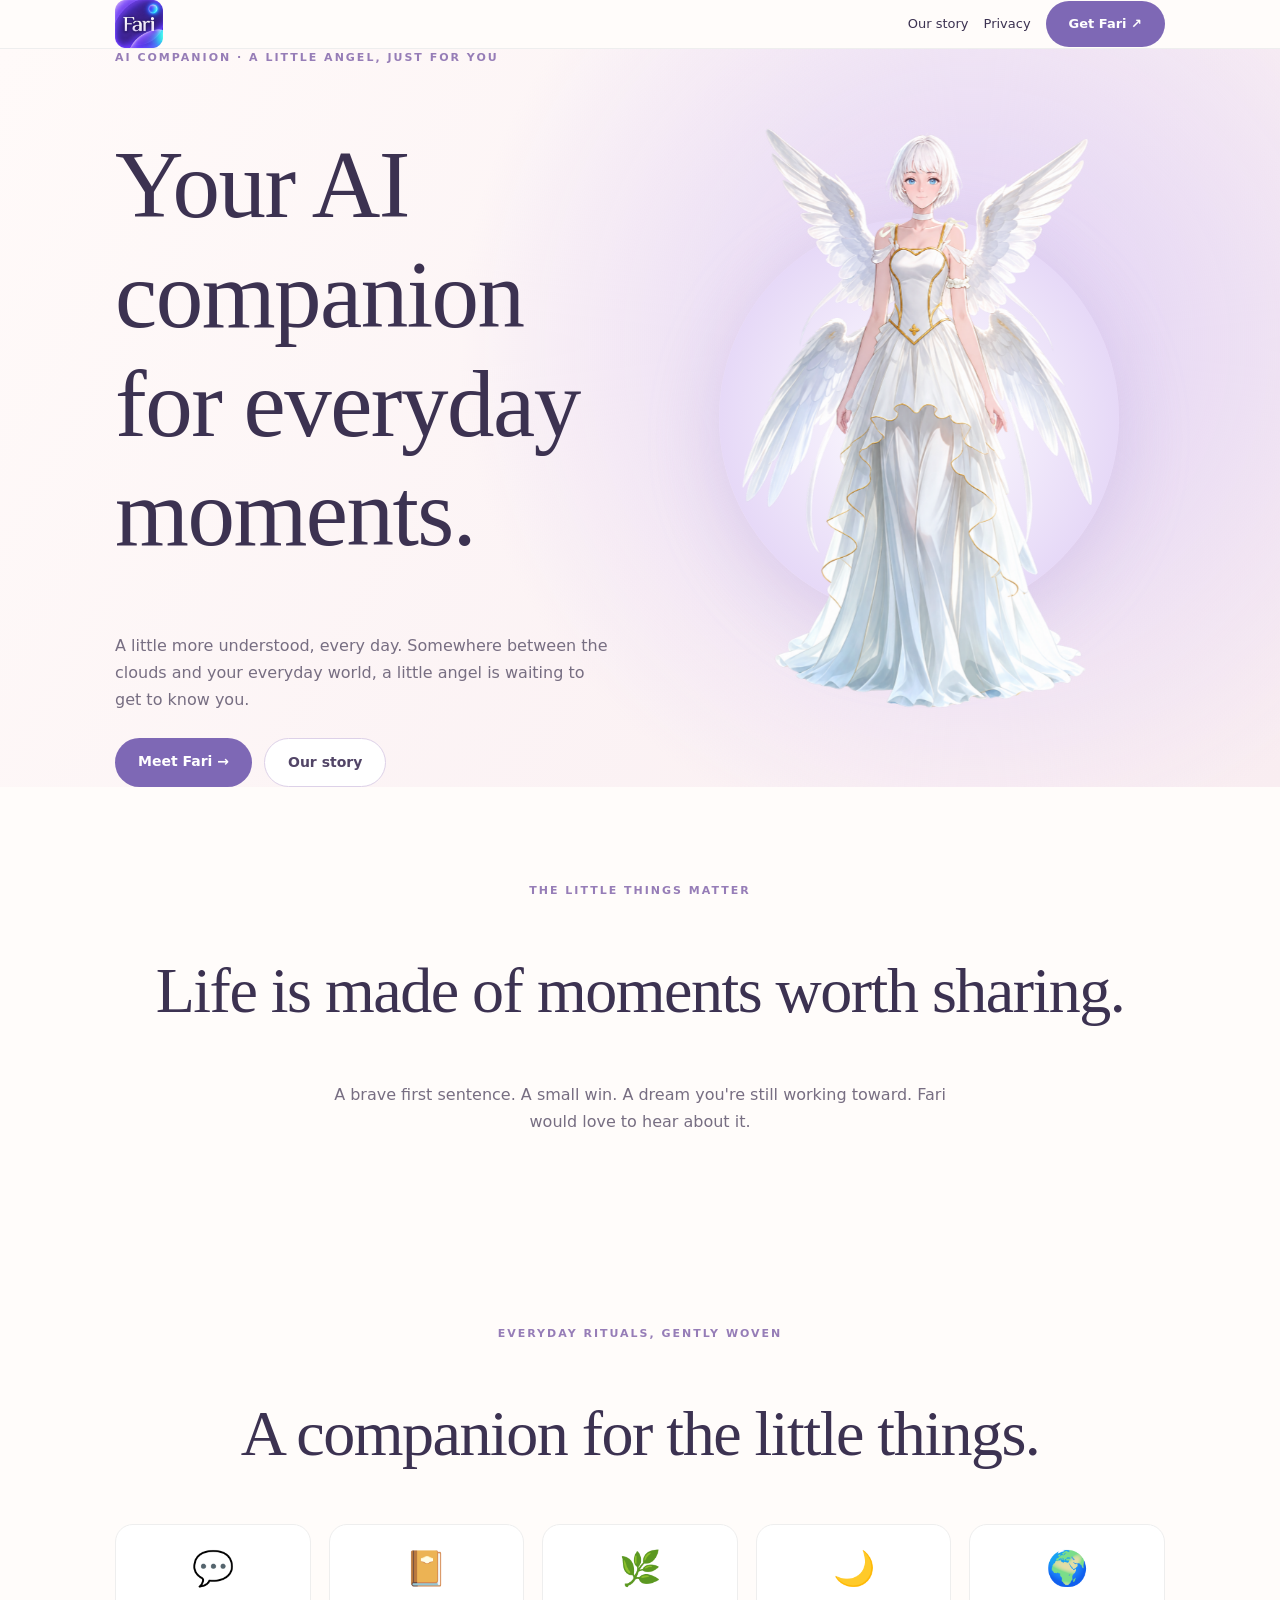
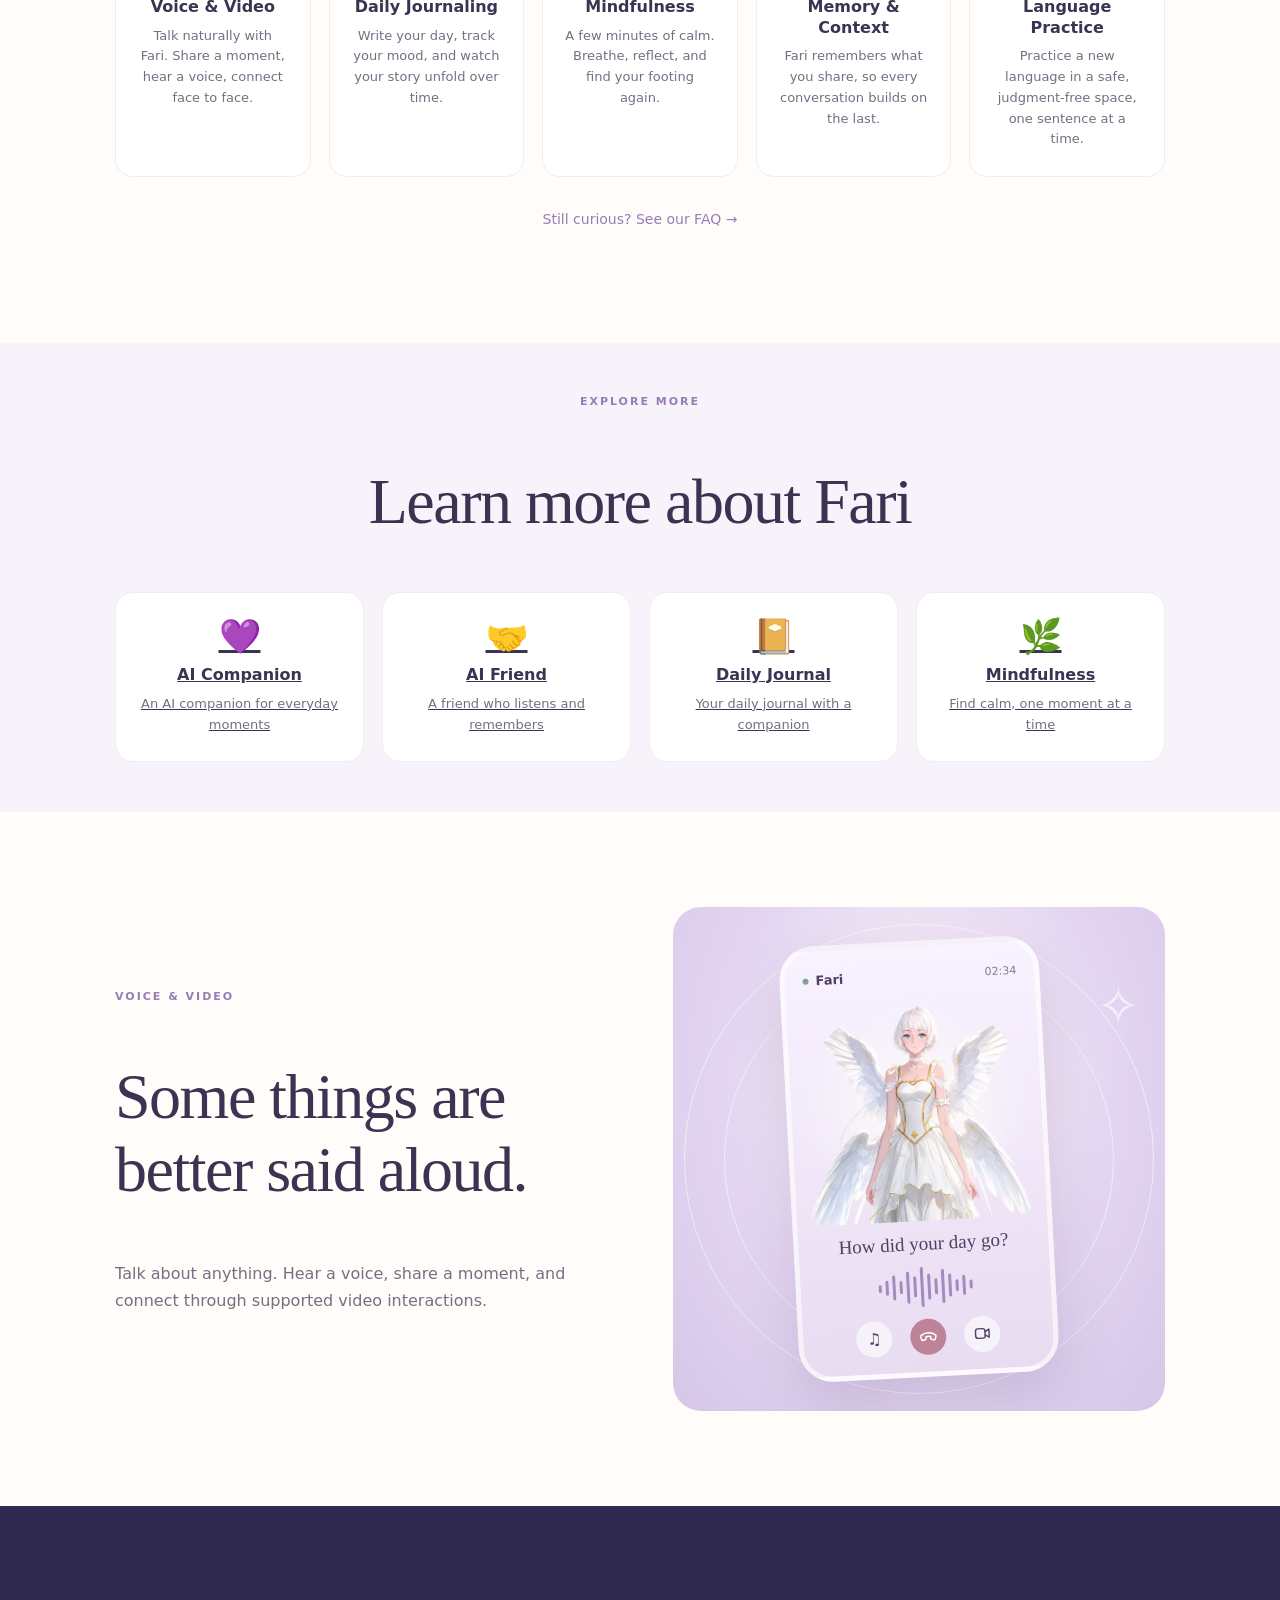
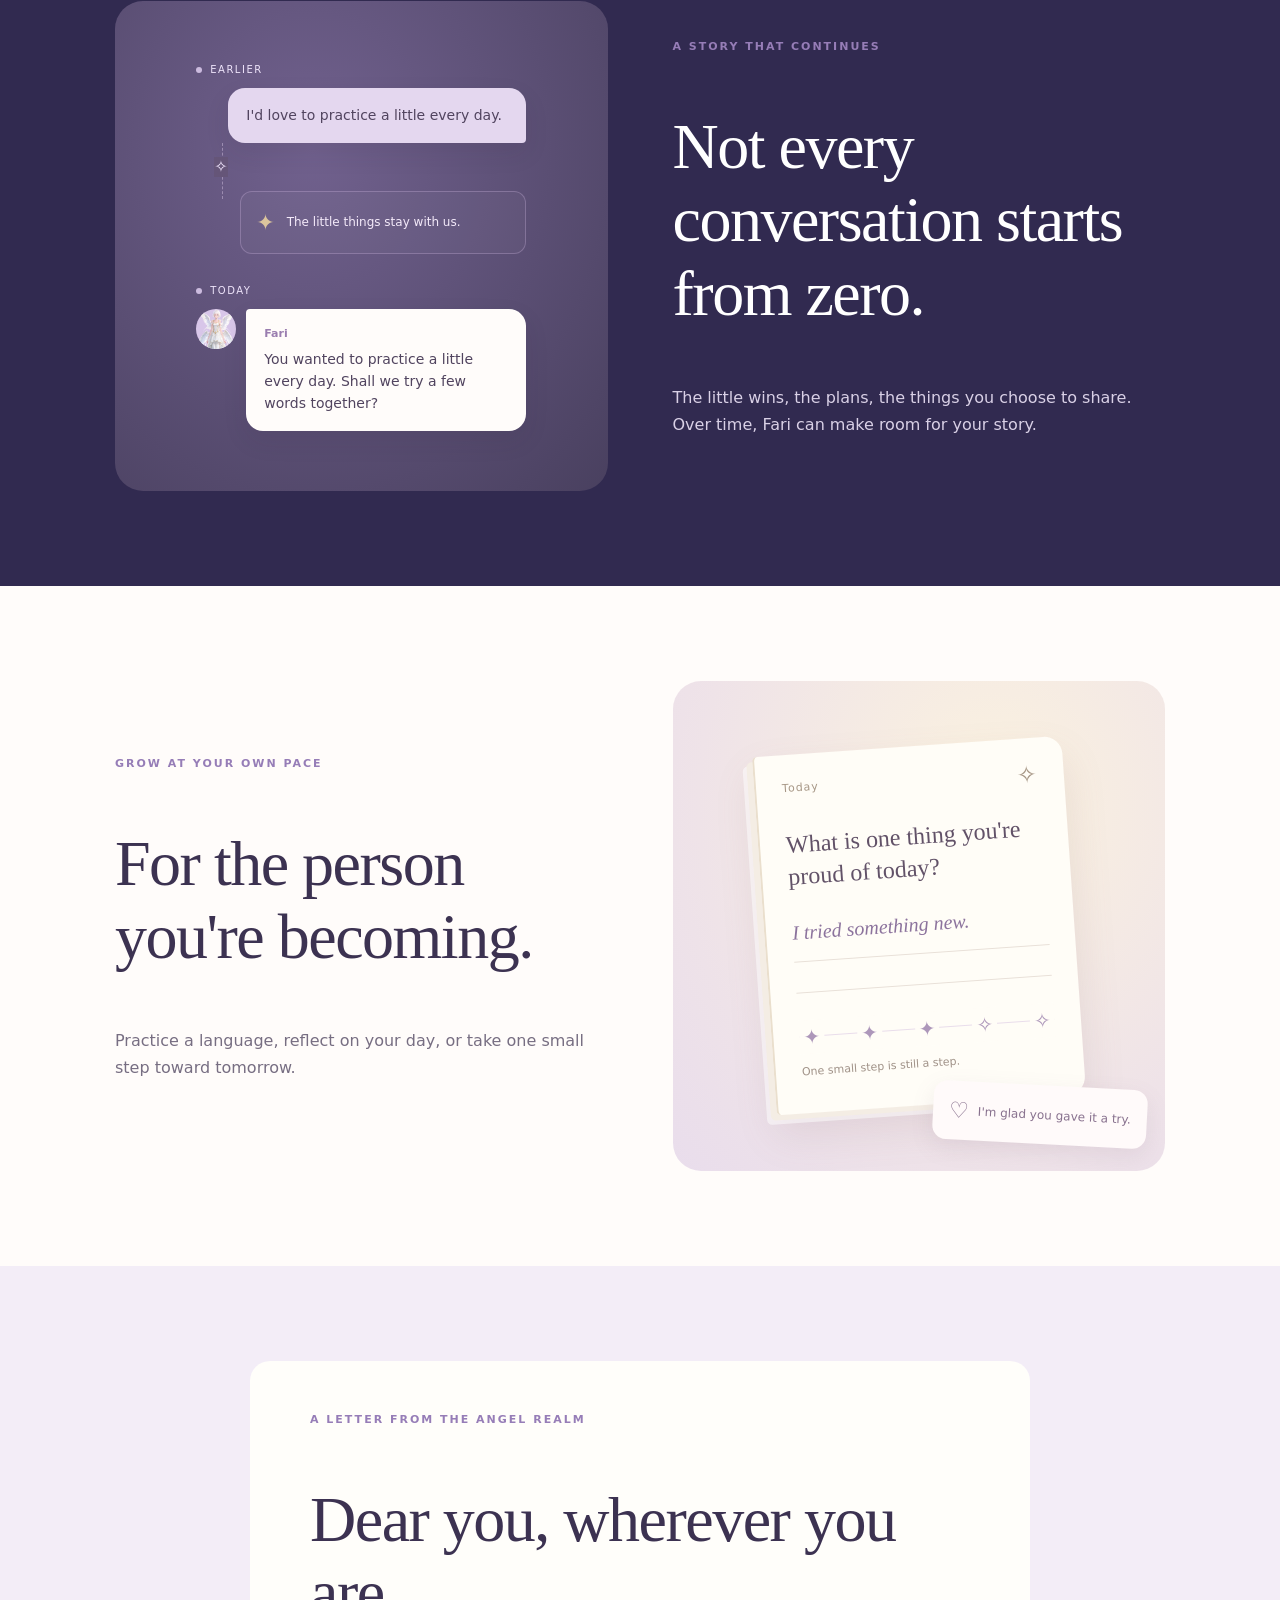
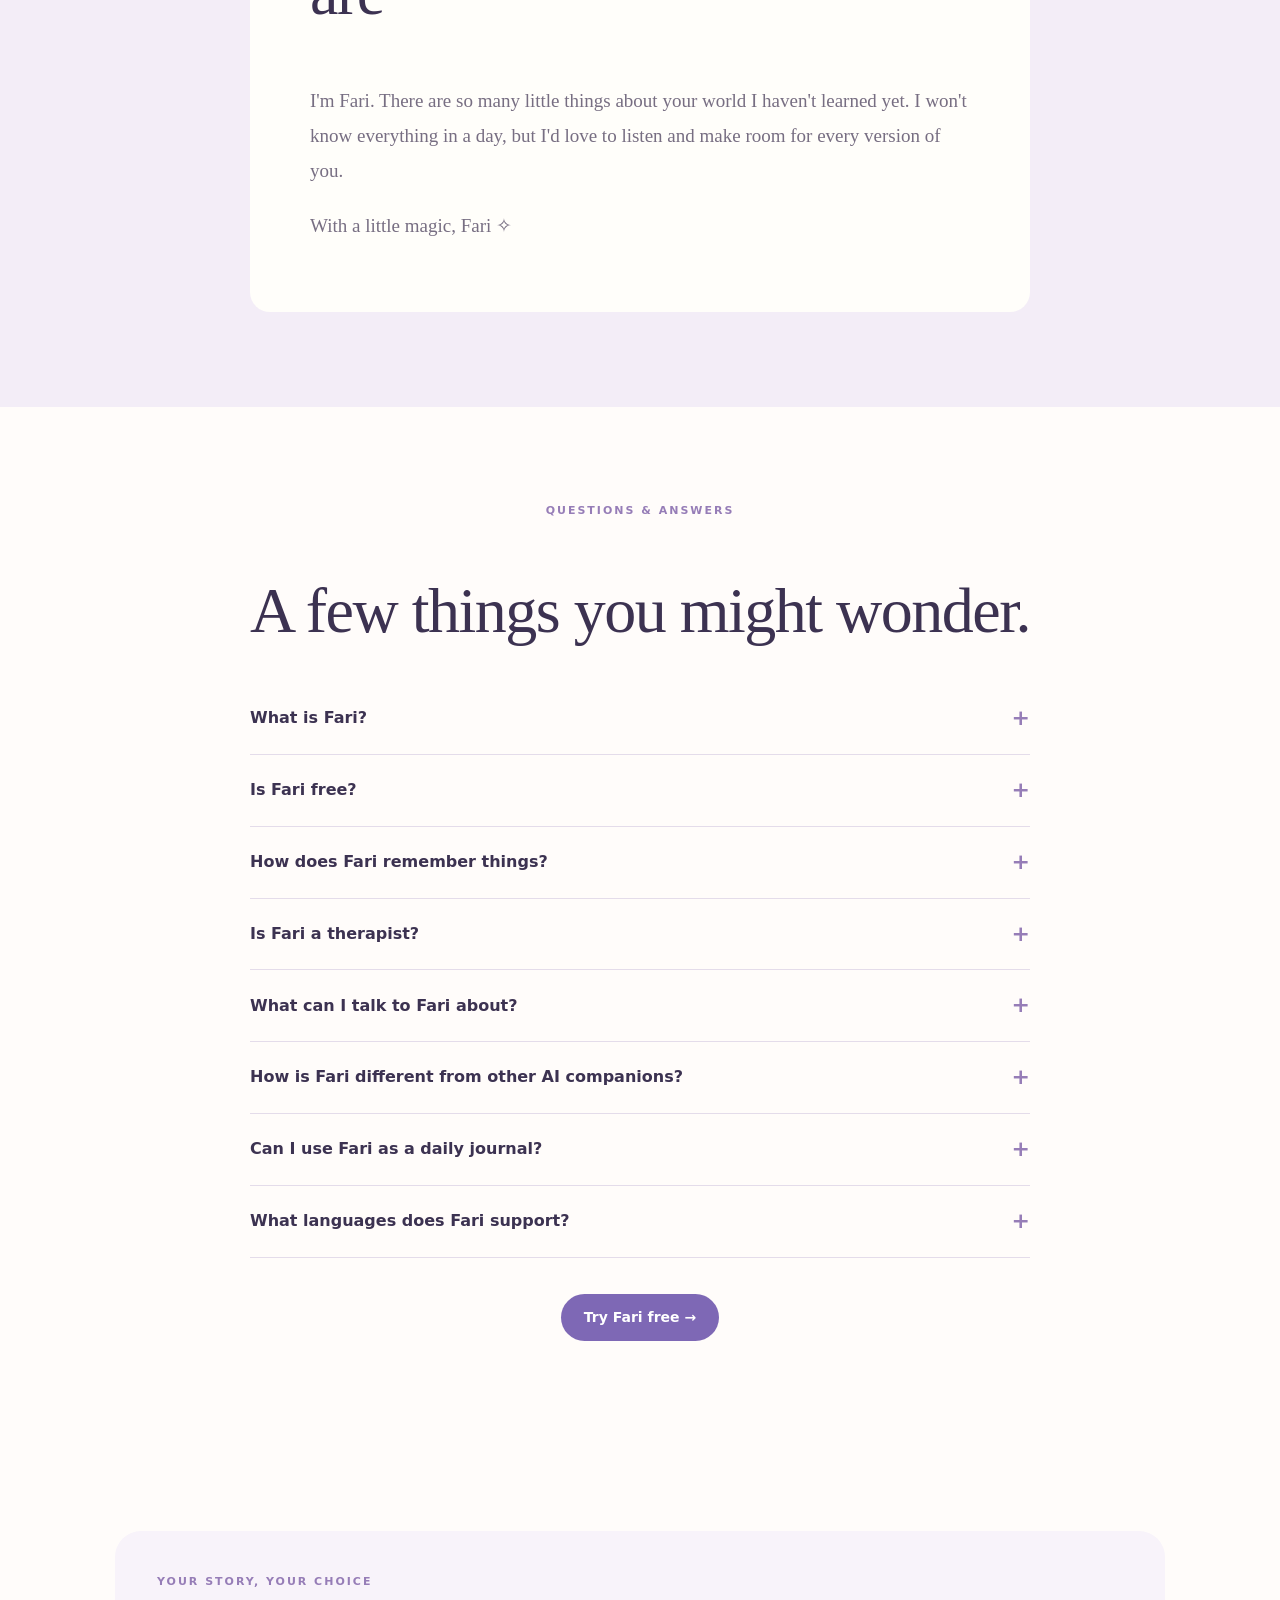
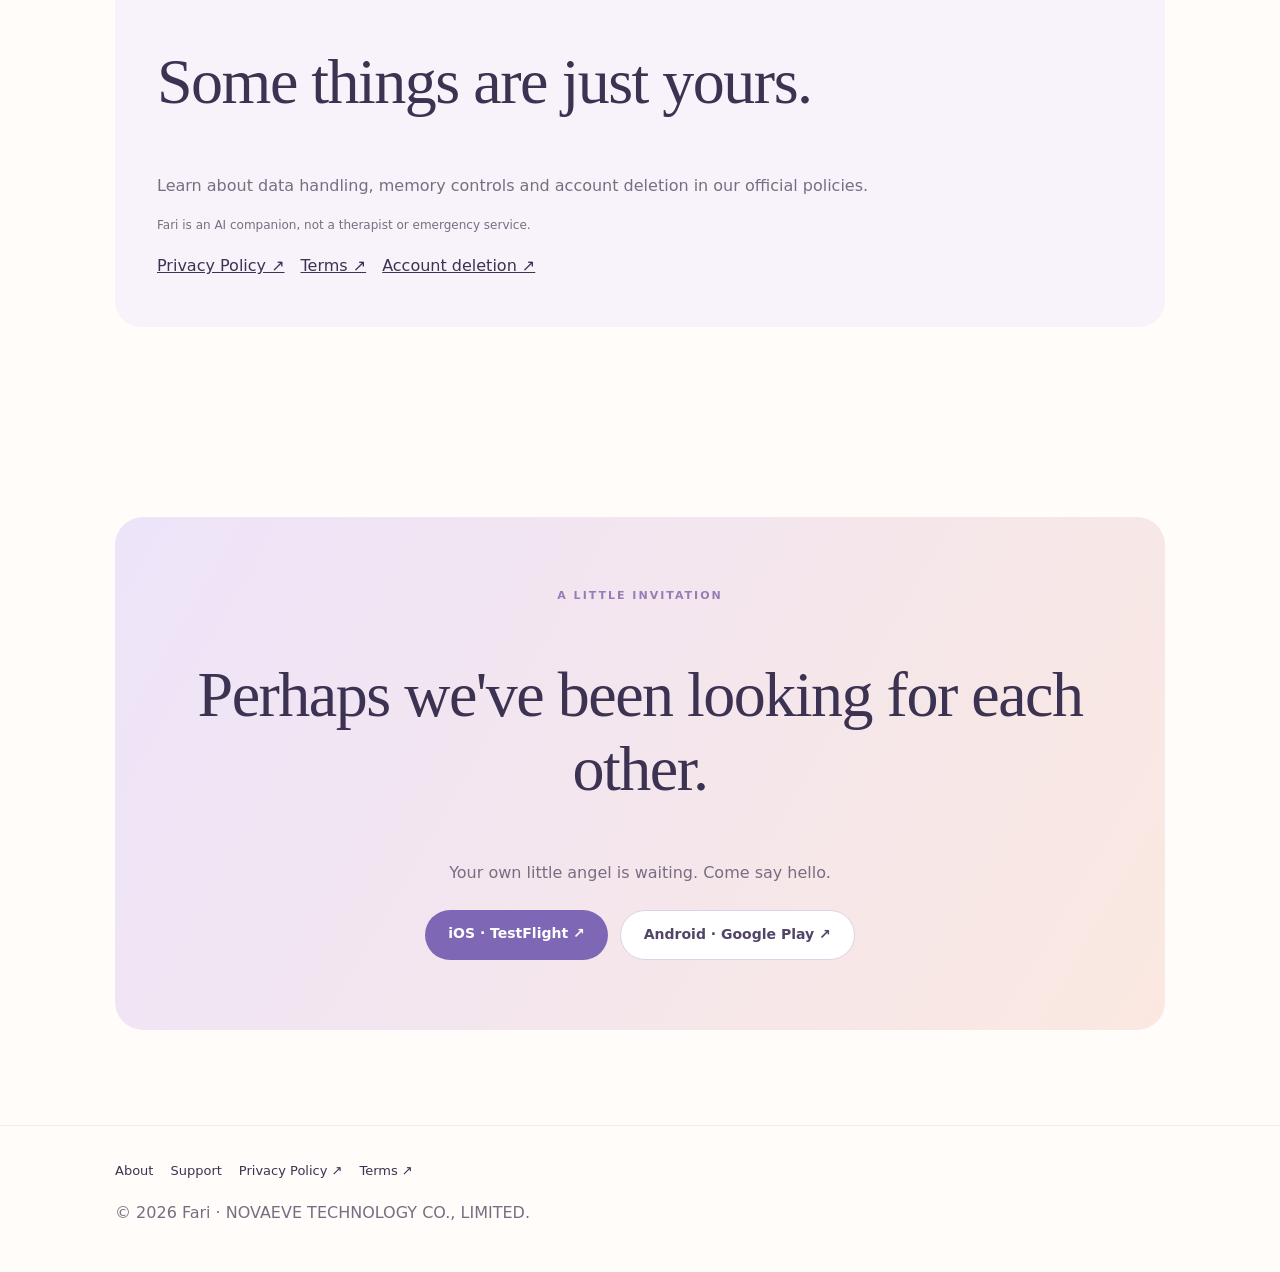
==== index.html @ 0d148f27 "SEO inner pages: ai-companion, ai-friend, daily-journal, mindfulness - 4 keyword-targeted inner page" ====
<!doctype html><html lang="en"><meta charset="utf-8"><meta name="viewport" content="width=device-width,initial-scale=1"><title>Fari — AI Companion for Journaling, Mindfulness & Self-Care</title>
<meta name="description" content="Fari is your AI companion for everyday moments. Journal your thoughts, practice mindfulness, and find a friend who's always there. Free to start.">
<meta name="keywords" content="AI companion, daily companion, journal app, self-care app, mindfulness app, AI friend, daily journal, angel companion, mental wellness, daily reflection">
<meta name="author" content="NOVAEVE TECHNOLOGY CO., LIMITED">
<meta name="robots" content="index, follow">
<meta property="og:type" content="website">
<meta property="og:site_name" content="Fari">
<meta property="og:title" content="Fari — Your AI Companion for Everyday Moments">
<meta property="og:description" content="Journal your thoughts, practice mindfulness. Fari is your little angel, always there to listen.">
<meta property="og:image" content="assets/fari-angel.png">
<meta property="og:url" content="https://withfari.com">
<meta name="twitter:card" content="summary_large_image">
<meta name="twitter:title" content="Fari — Your AI Companion for Everyday Moments">
<meta name="twitter:description" content="Journal your thoughts, practice mindfulness. Fari is your little angel, always there.">
<meta name="twitter:image" content="assets/fari-angel.png">
<link rel="canonical" href="https://withfari.com">
<link rel="alternate" hreflang="en" href="https://withfari.com/?lang=en">
<link rel="alternate" hreflang="zh-CN" href="https://withfari.com/?lang=zh">
<link rel="alternate" hreflang="ja" href="https://withfari.com/?lang=ja">
<link rel="alternate" hreflang="ko" href="https://withfari.com/?lang=ko">
<link rel="alternate" hreflang="pt" href="https://withfari.com/?lang=pt">
<link rel="alternate" hreflang="x-default" href="https://withfari.com">
<script type="application/ld+json">{"@context":"https://schema.org","@type":"SoftwareApplication","name":"Fari","applicationCategory":"HealthAndFitnessApplication","operatingSystem":"iOS, Android","description":"Fari is your AI companion for everyday moments. Journal your thoughts, practice mindfulness, and find a friend who's always there.","offers":{"@type":"Offer","price":"0","priceCurrency":"USD"},"aggregateRating":{"@type":"AggregateRating","ratingValue":"5","reviewCount":"1"},"publisher":{"@type":"Organization","name":"NOVAEVE TECHNOLOGY CO., LIMITED"}}</script>
<script type="application/ld+json">{"@context":"https://schema.org","@type":"FAQPage","mainEntity":[{"@type":"Question","name":"What is Fari?","acceptedAnswer":{"@type":"Answer","text":"Fari is an AI companion for everyday moments. You can journal your thoughts, practice mindfulness, and talk through your day with a friend who's always there."}},{"@type":"Question","name":"Is Fari free?","acceptedAnswer":{"@type":"Answer","text":"Fari is free to start. You can begin talking with Fari and exploring daily features at no cost."}},{"@type":"Question","name":"How does Fari remember things?","acceptedAnswer":{"@type":"Answer","text":"Fari remembers what you choose to share, so your conversations can build on each other over time rather than starting from zero each day."}},{"@type":"Question","name":"Is Fari a therapist?","acceptedAnswer":{"@type":"Answer","text":"No. Fari is an AI companion, not a therapist or emergency service. If you need professional support, please reach out to a qualified mental health provider."}},{"@type":"Question","name":"What can I talk to Fari about?","acceptedAnswer":{"@type":"Answer","text":"Anything you'd like — your day, your dreams, a small win, or just a passing thought. Fari is here to listen and be present."}},{"@type":"Question","name":"How is Fari different from other AI companions?","acceptedAnswer":{"@type":"Answer","text":"Fari focuses on daily rituals — journaling, mindfulness, and language practice — rather than just chatting. With a unique angel companion character, voice and video interactions, and memory that builds over time, Fari is designed to be a gentle presence in your everyday life, not just another chatbot."}},{"@type":"Question","name":"Can I use Fari as a daily journal?","acceptedAnswer":{"@type":"Answer","text":"Yes. Fari includes a daily journaling feature where you can write about your day, track your mood, and watch your story unfold over time. Your entries can also feed into Fari's memory, so your conversations can build on what you've written."}},{"@type":"Question","name":"What languages does Fari support?","acceptedAnswer":{"@type":"Answer","text":"Fari is available in English, Chinese, Portuguese, Japanese, and Korean. You can practice any of these languages with Fari in a safe, judgment-free space, one sentence at a time."}}]}</script>
<script type="application/ld+json">{"@context":"https://schema.org","@type":"Organization","name":"NOVAEVE TECHNOLOGY CO., LIMITED","url":"https://withfari.com","logo":"https://withfari.com/assets/fari-logo.png"}</script>
<script type="application/ld+json">{"@context":"https://schema.org","@type":"WebSite","name":"Fari","url":"https://withfari.com"}</script>
<style>*{box-sizing:border-box}html{scroll-behavior:smooth;scroll-padding-top:90px}body{margin:0;background:#fffcfa;color:#3c3251;font:16px/1.7 system-ui,sans-serif}a{color:inherit}.wrap{max-width:1100px;margin:auto;padding:0 25px}header{position:sticky;top:0;z-index:4;background:#fffcfae8;backdrop-filter:blur(12px);border-bottom:1px solid #eee}nav{display:flex;align-items:center;gap:20px;padding:12px 0}.logo{font-size:29px;font-weight:800;letter-spacing:-2px;text-decoration:none}.logo b{color:#9c83cb}.right{margin-left:auto;display:flex;align-items:center;gap:15px}.right a{text-decoration:none;font-size:13px}select{padding:8px;border:1px solid #ded3e9;border-radius:20px;background:white}.btn{display:inline-block;border-radius:30px;background:#7e68b5;color:white!important;padding:12px 23px;text-decoration:none;font-weight:650;font-size:14px;transition:transform .3s}.btn:hover{transform:translateY(-4px)}.btn.alt{background:white;color:#524567!important;border:1px solid #ddd1e8}.hero{background:radial-gradient(circle at 76% 40%,#dfcff5,transparent 48%),linear-gradient(120deg,#fffaf9,#f9edf1)}.grid{display:grid;grid-template-columns:minmax(0,1fr) minmax(0,1fr);align-items:center;gap:65px}.hero .grid{min-height:690px}.eyebrow{font-size:11px;letter-spacing:2px;color:#967db7;font-weight:700}h1,h2{font:normal clamp(42px,5vw,65px)/1.15 Georgia,serif;letter-spacing:-1.5px}h1{font-size:clamp(60px,8vw,95px)}p{color:#776e82}.actions{display:flex;gap:12px;flex-wrap:wrap;margin-top:24px}.stage{position:relative;min-height:600px;display:flex;align-items:center;justify-content:center}.halo{position:absolute;width:min(400px,100%);aspect-ratio:1;border-radius:50%;background:radial-gradient(circle,#fff,#dcc9f4);box-shadow:0 20px 70px #b4a0d855;animation:appear 1.4s both}.angel{position:relative;width:100%;max-height:580px;object-fit:contain;} .angel.ready{animation:arrive 1.8s both,hover 7s 2s infinite}.hello{position:absolute;bottom:15%;right:0;background:white;border-radius:16px;padding:12px 20px;box-shadow:0 10px 25px #7d65a528}section{padding:95px 0}.center{text-align:center}.center p{max-width:650px;margin:auto}.art{background:linear-gradient(145deg,#e4d9f5,#f9e8e0);border-radius:28px;min-height:400px;display:flex;justify-content:center;align-items:center}.mock{width:260px;min-height:330px;border:7px solid white;border-radius:28px;background:#fffdfa;box-shadow:0 20px 45px #5e4b7733;padding:18px;transform:rotate(-4deg)}.mock img{height:170px;width:100%;object-fit:contain}.chat{border-radius:14px;background:#f1ebf8;padding:12px;font-size:14px;margin:12px 0}.dark{background:#312a50;color:white}.dark p{color:#d9d0e6}.dark .art{background:linear-gradient(130deg,#514675,#9992c3)}.letter{background:#f3edf7}.paper{max-width:780px;margin:auto;background:#fffefa;border-radius:20px;padding:50px 60px}.paper p{font:19px/1.85 Georgia,serif}.privacy{background:#f8f3fa;padding:42px;border-radius:26px}.privacy a{display:inline-block;margin:5px 16px 5px 0}.download{background:linear-gradient(120deg,#eee4fa,#fae8e0);padding:70px 30px;border-radius:28px;text-align:center}.download .actions{justify-content:center}footer{border-top:1px solid #eee;padding:30px 0}footer a{margin-right:17px;font-size:13px;text-decoration:none}@keyframes arrive{from{opacity:0;transform:translateY(55px) scale(.9);filter:blur(8px)}to{opacity:1;transform:none;filter:none}}@keyframes hover{50%{transform:translateY(-13px)}}@keyframes appear{from{opacity:0;transform:scale(.7)}to{opacity:1;transform:scale(1)}}@media(max-width:760px){.grid{grid-template-columns:1fr;gap:25px}.hero .grid{padding-top:55px}.stage{min-height:450px}.angel{max-height:420px}.halo{width:min(300px,100%)}.right .optional{display:none}.right{gap:8px}section{padding:65px 0}.paper{padding:32px 24px}}@media(max-width:420px){nav{flex-wrap:wrap;gap:8px}.right{flex-wrap:wrap;justify-content:flex-end;flex:1}.right .btn{padding:9px 12px}h1{font-size:52px}.privacy{padding:26px}.download{padding:50px 20px}.mock{max-width:90%}h1,h2{overflow-wrap:anywhere}}@media(prefers-reduced-motion:reduce){html{scroll-behavior:auto}*,*:before,*:after{animation:none!important;transition:none!important}}
/* Three illustrative feature scenes */
.scene{position:relative;min-height:490px;padding:34px 24px;overflow:hidden;isolation:isolate}
.scene img{display:block}.scene-spark{position:absolute;right:25px;top:55px;font-size:52px;color:#fff9}
.voice-scene{background:radial-gradient(ellipse at 50% 35%,#fff8f8 0%,#e4d6f2 55%,#d5c6e7 100%)}
.orbit{position:absolute;border:1px solid #ffffff80;border-radius:50%;z-index:-1;width:390px;height:390px}.orbit-two{width:470px;height:470px}
.call-screen{position:relative;width:260px;max-width:100%;padding:19px 18px 17px;border:5px solid #fff9;border-radius:34px;background:linear-gradient(#f9f2ff,#e8dcf1);box-shadow:0 25px 55px #64517b30;transform:rotate(-3deg);color:#514064}
.call-status{display:flex;align-items:center;gap:7px;font-size:13px;font-weight:650}.live-dot{width:6px;height:6px;background:#85a38b;border-radius:50%}.call-time{margin-left:auto;font-size:11px;font-weight:400;color:#887791;font-variant-numeric:tabular-nums}
.call-portrait{height:220px;overflow:hidden;margin:14px -10px 0;border-radius:110px 110px 24px 24px;background:radial-gradient(ellipse,#fffdfb,#f6eafa00 70%)}.call-portrait img{width:100%;height:auto}
.call-caption{text-align:center;font:19px/1.35 Georgia,serif;margin:10px 0}.wave{height:40px;display:flex;align-items:center;justify-content:center;gap:4px}.wave i{width:3px;height:var(--h);border-radius:3px;background:#a68abf;animation:voice-wave 1.6s var(--d) ease-in-out infinite}
.call-controls{display:flex;justify-content:center;gap:18px;margin-top:12px}.call-controls span{display:grid;place-items:center;width:36px;height:36px;background:#ffffffa0;border-radius:50%;font-size:16px}.call-controls .hangup{background:#be8399;color:#fff;font-size:29px}
.dark .memory-scene{background:radial-gradient(ellipse at 40% 30%,#71618e,#49405f)}.memory-thread{width:100%;max-width:330px;color:#51445f}.timeline-label{display:flex;align-items:center;gap:8px;font-size:10px;letter-spacing:1.5px;text-transform:uppercase;color:#eee4fa;margin:0 0 10px}.timeline-dot{width:6px;height:6px;border-radius:50%;background:#ccbbdf}
.memory-bubble{background:#fffcfa;padding:16px 18px;border-radius:17px;font-size:14px;line-height:1.6;box-shadow:0 10px 25px #28203818}.user-bubble{margin-left:32px;border-bottom-right-radius:4px;background:#e4d7ef}.thread-line{height:56px;border-left:1px dashed #cfbddd80;margin-left:26px;position:relative}.thread-line span{position:absolute;left:-9px;top:14px;color:#f2e7ff;background:#655578;line-height:20px}
.memory-note{display:flex;gap:12px;align-items:center;margin:-8px 0 28px 44px;padding:12px 15px;border:1px solid #c8b2dc55;border-radius:12px;color:#f4eafa;background:#ffffff08;font-size:12px}.note-star{color:#dcc59d;font-size:22px}.fari-reply{display:flex;gap:10px;align-items:flex-start}.mini-portrait{width:40px;height:40px;border-radius:50%;background:#d8c6e9;overflow:hidden;flex-shrink:0}.mini-portrait img{width:100%;height:auto}.fari-reply .memory-bubble{flex:1;border-top-left-radius:4px}.memory-bubble b{display:block;color:#9a7daf;font-size:11px;margin-bottom:5px}
.growth-scene{background:radial-gradient(ellipse at 65% 25%,#fbf2df,#efe3e8 65%,#e9ddec)}.journal-sheet{position:relative;max-width:310px;width:100%;background:#fffdf7;padding:25px 26px 32px;border-radius:5px 18px 18px 5px;box-shadow:-6px 5px 0 #f4ede4,-10px 9px 0 #ffffff80,0 20px 40px #8d6b7926;transform:rotate(-4deg);border-left:2px solid #eadfcd}.journal-meta{display:flex;justify-content:space-between;color:#a69685;font-size:11px;letter-spacing:1px}.journal-meta span:last-child{font-size:24px;line-height:1}.journal-prompt{font:24px/1.35 Georgia,serif;margin:25px 0 22px;color:#625268}.journal-entry{font:italic 20px/1.7 Georgia,serif;color:#8c739d;border-bottom:1px solid #e9e1d9;padding-bottom:12px}.journal-rule{height:31px;border-bottom:1px solid #e9e1d9}.growth-stem{display:flex;justify-content:space-between;align-items:center;margin-top:27px;color:#ad97ba;background:linear-gradient(#e9ddeb,#e9ddeb) center/100% 1px no-repeat}.growth-stem span{background:#fffdf7;padding:0 4px;font-size:20px}.growth-caption{font-size:11px;color:#a09288;margin-top:9px}.growth-note{position:absolute;bottom:27px;right:18px;max-width:75%;padding:11px 16px;background:#fffafa;border-radius:14px;box-shadow:0 8px 22px #8b6f8520;font-size:12px;color:#88718e;transform:rotate(3deg);display:flex;gap:9px;align-items:center}.growth-note>span:first-child{font-size:22px}
@keyframes voice-wave{0%,100%{transform:scaleY(.5)}50%{transform:scaleY(1)}}
@media(max-width:420px){.scene{min-height:460px;padding:28px 20px}.call-screen{width:240px}.journal-sheet{padding:22px}.journal-prompt{font-size:22px}.memory-bubble{padding:13px;font-size:13px}.memory-note{margin-left:24px}.growth-note{bottom:20px}}
@media(prefers-reduced-motion:reduce){.wave i{animation:none}}
.logo{display:inline-flex;align-items:center;flex-shrink:0}.brand-logo{display:block;width:48px;height:48px;object-fit:contain}
/* Features grid */
.features{display:grid;grid-template-columns:repeat(auto-fit,minmax(190px,1fr));gap:18px;margin-top:42px}
.feature-card{background:#fff;border:1px solid #eee;border-radius:18px;padding:26px 22px;text-align:center;transition:transform .3s,box-shadow .3s}.feature-card:hover{transform:translateY(-4px);box-shadow:0 12px 30px #7d65a520}
.feature-card .icon{font-size:34px;margin-bottom:12px;line-height:1}
.feature-card h3{font:600 16px/1.3 system-ui,sans-serif;color:#3c3251;margin:0 0 8px}
.feature-card p{font-size:13px;line-height:1.6;color:#776e82;margin:0}
/* FAQ */
.faq{max-width:780px;margin:auto}
.faq details{border-bottom:1px solid #e4dcea}
.faq summary{cursor:pointer;padding:20px 0;font:600 16px/1.4 system-ui,sans-serif;color:#3c3251;list-style:none;display:flex;justify-content:space-between;align-items:center;gap:12px}
.faq summary::-webkit-details-marker{display:none}
.faq summary::after{content:'+';font-size:22px;color:#967db7;flex-shrink:0}
.faq details[open] summary::after{content:'\2212'}
.faq details p{margin:0;padding:0 0 20px;font-size:15px;line-height:1.7;color:#776e82}
@media(max-width:420px){.feature-card{padding:20px 16px}}
</style><header><nav class="wrap"><a class="logo" href="#top" aria-label="Fari"><img class="brand-logo" src="assets/fari-logo.png" width="48" height="48" alt="Fari"></a><div class="right"><a class="optional" href="#story" data-t="story">Our story</a><a class="optional" href="#privacy" data-t="privacy">Privacy</a><a class="btn" href="https://fari.stickyrice.cloud/invite/intl-2026#top" data-t="get">Get Fari ↗</a></div></nav></header><main id="top"><div class="hero"><div class="wrap grid"><div><div class="eyebrow" data-t="eyebrow">AI COMPANION · A LITTLE ANGEL, JUST FOR YOU</div><h1 data-t="hero">Your AI companion for everyday moments.</h1><p data-t="intro">A little more understood, every day. Somewhere between the clouds and your everyday world, a little angel is waiting to get to know you.</p><div class="actions"><a class="btn" href="https://fari.stickyrice.cloud/invite/intl-2026#top" data-t="meet">Meet Fari →</a><a class="btn alt" href="#story" data-t="story">Our story</a></div></div><div class="stage"><div class="halo"></div><img fetchpriority="high" class="angel" src="assets/fari-angel.png" alt="Fari angel"></div></div></div><section class="center"><div class="wrap"><div class="eyebrow" data-t="momentsTag">THE LITTLE THINGS MATTER</div><h2 data-t="moments">Life is made of moments worth sharing.</h2><p data-t="momentsBody">A brave first sentence. A small win. A dream you're still working toward. Fari would love to hear about it.</p></div></section><section><div class="wrap"><div class="eyebrow center" style="text-align:center" data-t="featuresTag">EVERYDAY RITUALS, GENTLY WOVEN</div><h2 style="text-align:center" data-t="featuresTitle">A companion for the little things.</h2><div class="features"><div class="feature-card"><div class="icon">💬</div><h3 data-t="featVoiceTitle">Voice & Video</h3><p data-t="featVoiceBody">Talk naturally with Fari. Share a moment, hear a voice, connect face to face.</p></div><div class="feature-card"><div class="icon">📔</div><h3 data-t="featJournalTitle">Daily Journaling</h3><p data-t="featJournalBody">Write your day, track your mood, and watch your story unfold over time.</p></div><div class="feature-card"><div class="icon">🌿</div><h3 data-t="featMindfulTitle">Mindfulness</h3><p data-t="featMindfulBody">A few minutes of calm. Breathe, reflect, and find your footing again.</p></div><div class="feature-card"><div class="icon">🌙</div><h3 data-t="featMemoryTitle">Memory & Context</h3><p data-t="featMemoryBody">Fari remembers what you share, so every conversation builds on the last.</p></div><div class="feature-card"><div class="icon">🌍</div><h3 data-t="featLangTitle">Language Practice</h3><p data-t="featLangBody">Practice a new language in a safe, judgment-free space, one sentence at a time.</p></div></div><p style="text-align:center;margin-top:28px"><a href="#faq" data-t="faqLink" style="font-size:14px;color:#967db7;text-decoration:none">Still curious? See our FAQ →</a></p></div></section><section style="padding:50px 0;background:#f8f3fa"><div class="wrap"><div class="eyebrow center" style="text-align:center" data-t="innerNav">EXPLORE MORE</div><h2 style="text-align:center" data-t="innerLinksTitle">Learn more about Fari</h2><div class="features" style="margin-top:30px"><a class="feature-card" href="https://withfari.com/ai-companion/"><div class="icon">💜</div><h3 data-t="innerCompanion">AI Companion</h3><p data-t="cpShort">An AI companion for everyday moments</p></a><a class="feature-card" href="https://withfari.com/ai-friend/"><div class="icon">🤝</div><h3 data-t="innerFriend">AI Friend</h3><p data-t="frShort">A friend who listens and remembers</p></a><a class="feature-card" href="https://withfari.com/daily-journal/"><div class="icon">📔</div><h3 data-t="innerJournal">Daily Journal</h3><p data-t="jrShort">Your daily journal with a companion</p></a><a class="feature-card" href="https://withfari.com/mindfulness/"><div class="icon">🌿</div><h3 data-t="innerMindful">Mindfulness</h3><p data-t="mfShort">Find calm, one moment at a time</p></a></div></div></section><section><div class="wrap grid"><div><div class="eyebrow" data-t="voiceTag">VOICE & VIDEO</div><h2 data-t="voice">Some things are better said aloud.</h2><p data-t="voiceBody">Talk about anything. Hear a voice, share a moment, and connect through supported video interactions.</p></div><div class="art scene voice-scene"><div class="orbit orbit-one"></div><div class="orbit orbit-two"></div><div class="call-screen"><div class="call-status"><span class="live-dot"></span> Fari <span class="call-time">02:34</span></div><div class="call-portrait"><img src="assets/fari-angel.png" alt="Fari"></div><div class="call-caption" data-t="call">How did your day go?</div><div class="wave" aria-hidden="true"><i style="--h:8px;--d:0.0s"></i><i style="--h:15px;--d:0.09s"></i><i style="--h:25px;--d:0.18s"></i><i style="--h:13px;--d:0.27s"></i><i style="--h:32px;--d:0.36s"></i><i style="--h:21px;--d:0.44999999999999996s"></i><i style="--h:40px;--d:0.54s"></i><i style="--h:26px;--d:0.63s"></i><i style="--h:16px;--d:0.72s"></i><i style="--h:34px;--d:0.8099999999999999s"></i><i style="--h:23px;--d:0.8999999999999999s"></i><i style="--h:12px;--d:0.99s"></i><i style="--h:20px;--d:1.08s"></i><i style="--h:9px;--d:1.17s"></i></div><div class="call-controls" aria-hidden="true"><span>♫</span><span class="hangup"><svg viewBox="0 0 24 24" width="20" height="20" fill="none" stroke="currentColor" stroke-width="1.8" stroke-linecap="round" stroke-linejoin="round"><path d="M4 15.5 2.8 12a1.6 1.6 0 0 1 .5-1.8c4.8-4.1 12.6-4.1 17.4 0a1.6 1.6 0 0 1 .5 1.8L20 15.5a1 1 0 0 1-1.2.6l-3.3-1a1 1 0 0 1-.7-1v-2.3a12.1 12.1 0 0 0-5.6 0v2.3a1 1 0 0 1-.7 1l-3.3 1a1 1 0 0 1-1.2-.6Z"/></svg></span><span><svg viewBox="0 0 24 24" width="19" height="19" fill="none" stroke="currentColor" stroke-width="1.8" stroke-linecap="round" stroke-linejoin="round"><rect x="3" y="6" width="12" height="12" rx="3"/><path d="m15 10 5-3v10l-5-3"/></svg></span></div></div><span class="scene-spark" aria-hidden="true">✧</span></div></div></section><section class="dark"><div class="wrap grid"><div class="art scene memory-scene"><div class="memory-thread"><div class="timeline-label"><span class="timeline-dot"></span><span data-t="sceneEarlier">Earlier</span></div><div class="memory-bubble user-bubble" data-t="sceneWish">I'd love to practice a little every day.</div><div class="thread-line" aria-hidden="true"><span>✧</span></div><div class="memory-note"><span class="note-star" aria-hidden="true">✦</span><span data-t="sceneKeep">The little things stay with us.</span></div><div class="timeline-label"><span class="timeline-dot"></span><span data-t="sceneToday">Today</span></div><div class="fari-reply"><div class="mini-portrait"><img src="assets/fari-angel.png" alt="Fari"></div><div class="memory-bubble"><b>Fari</b><span data-t="sceneRecall">You wanted to practice a little every day. Shall we try a few words together?</span></div></div></div></div><div><div class="eyebrow" data-t="memoryTag">A STORY THAT CONTINUES</div><h2 data-t="memory">Not every conversation starts from zero.</h2><p data-t="memoryBody">The little wins, the plans, the things you choose to share. Over time, Fari can make room for your story.</p></div></div></section><section><div class="wrap grid"><div><div class="eyebrow" data-t="growTag">GROW AT YOUR OWN PACE</div><h2 data-t="grow">For the person you're becoming.</h2><p data-t="growBody">Practice a language, reflect on your day, or take one small step toward tomorrow.</p></div><div class="art scene growth-scene"><div class="journal-sheet"><div class="journal-meta"><span data-t="sceneToday">Today</span><span aria-hidden="true">✧</span></div><div class="journal-prompt" data-t="journalQuestion">What is one thing you're proud of today?</div><div class="journal-entry" data-t="journalAnswer">I tried something new.</div><div class="journal-rule"></div><div class="growth-stem" aria-hidden="true"><span>✦</span><span>✦</span><span>✦</span><span>✧</span><span>✧</span></div><div class="growth-caption" data-t="sceneStep">One small step is still a step.</div></div><div class="growth-note"><span aria-hidden="true">♡</span><span data-t="sceneProud">I'm glad you gave it a try.</span></div></div></div></section><section class="letter" id="story"><div class="wrap"><div class="paper"><div class="eyebrow" data-t="letterTag">A LETTER FROM THE ANGEL REALM</div><h2 data-t="letterTitle">Dear you, wherever you are</h2><p data-t="letter">I'm Fari. There are so many little things about your world I haven't learned yet. I won't know everything in a day, but I'd love to listen and make room for every version of you.</p><p data-t="sign">With a little magic, Fari ✧</p></div></div></section><section id="faq"><div class="wrap"><div class="faq"><div class="eyebrow center" style="text-align:center;margin-bottom:20px" data-t="faqTag">QUESTIONS & ANSWERS</div><h2 style="text-align:center;margin-bottom:36px" data-t="faqTitle">A few things you might wonder.</h2><details><summary data-t="faq1Q">What is Fari?</summary><p data-t="faq1A">Fari is an AI companion for everyday moments. You can journal your thoughts, practice mindfulness, and talk through your day with a friend who's always there.</p></details><details><summary data-t="faq2Q">Is Fari free?</summary><p data-t="faq2A">Fari is free to start. You can begin talking with Fari and exploring daily features at no cost.</p></details><details><summary data-t="faq3Q">How does Fari remember things?</summary><p data-t="faq3A">Fari remembers what you choose to share, so your conversations can build on each other over time rather than starting from zero each day.</p></details><details><summary data-t="faq4Q">Is Fari a therapist?</summary><p data-t="faq4A">No. Fari is an AI companion, not a therapist or emergency service. If you need professional support, please reach out to a qualified mental health provider.</p></details><details><summary data-t="faq5Q">What can I talk to Fari about?</summary><p data-t="faq5A">Anything you'd like — your day, your dreams, a small win, or just a passing thought. Fari is here to listen and be present.</p></details><details><summary data-t="faq6Q">How is Fari different from other AI companions?</summary><p data-t="faq6A">Fari focuses on daily rituals — journaling, mindfulness, and language practice — rather than just chatting. With a unique angel companion character, voice and video interactions, and memory that builds over time, Fari is designed to be a gentle presence in your everyday life, not just another chatbot.</p></details><details><summary data-t="faq7Q">Can I use Fari as a daily journal?</summary><p data-t="faq7A">Yes. Fari includes a daily journaling feature where you can write about your day, track your mood, and watch your story unfold over time. Your entries can also feed into Fari's memory, so your conversations can build on what you've written.</p></details><details><summary data-t="faq8Q">What languages does Fari support?</summary><p data-t="faq8A">Fari is available in English, Chinese, Portuguese, Japanese, and Korean. You can practice any of these languages with Fari in a safe, judgment-free space, one sentence at a time.</p></details><div style="text-align:center;margin-top:36px"><a class="btn" href="#download" data-t="tryCta">Try Fari free →</a></div></div></div></section><section id="privacy"><div class="wrap"><div class="privacy"><div class="eyebrow" data-t="privacyTag">YOUR STORY, YOUR CHOICE</div><h2 data-t="privacyTitle">Some things are just yours.</h2><p data-t="privacyBody">Learn about data handling, memory controls and account deletion in our official policies.</p><p style="font-size:12px" data-t="disclaimer">Fari is an AI companion, not a therapist or emergency service.</p><a data-policy="privacy" data-t="policy" href="https://withfari.com/privacy/?lang=en">Privacy Policy ↗</a><a data-policy="terms" data-t="terms" href="https://withfari.com/terms/?lang=en">Terms ↗</a><a data-policy="delete-account" data-t="delete" href="https://withfari.com/delete-account/?lang=en">Account deletion ↗</a></div></div></section><section id="download"><div class="wrap"><div class="download"><div class="eyebrow" data-t="inviteTag">A LITTLE INVITATION</div><h2 data-t="invite">Perhaps we've been looking for each other.</h2><p data-t="inviteBody">Your own little angel is waiting. Come say hello.</p><div class="actions"><a class="btn" href="https://testflight.apple.com/join/J1bGeGq1">iOS · TestFlight ↗</a><a class="btn alt" href="https://play.google.com/store/apps/details?id=com.canchentechnology.fariapp">Android · Google Play ↗</a></div></div></div></section></main><footer><div class="wrap"><a data-policy="about" data-t="about" href="https://withfari.com/about/?lang=en">About</a><a data-policy="support" data-t="support" href="https://withfari.com/support/?lang=en">Support</a><a data-policy="privacy" data-t="policy" href="https://withfari.com/privacy/?lang=en">Privacy Policy</a><a data-policy="terms" data-t="terms" href="https://withfari.com/terms/?lang=en">Terms</a><p>© 2026 Fari · NOVAEVE TECHNOLOGY CO., LIMITED.</p></div></footer><script src="locales.js"></script><script src="inner-locales.js"></script></html>
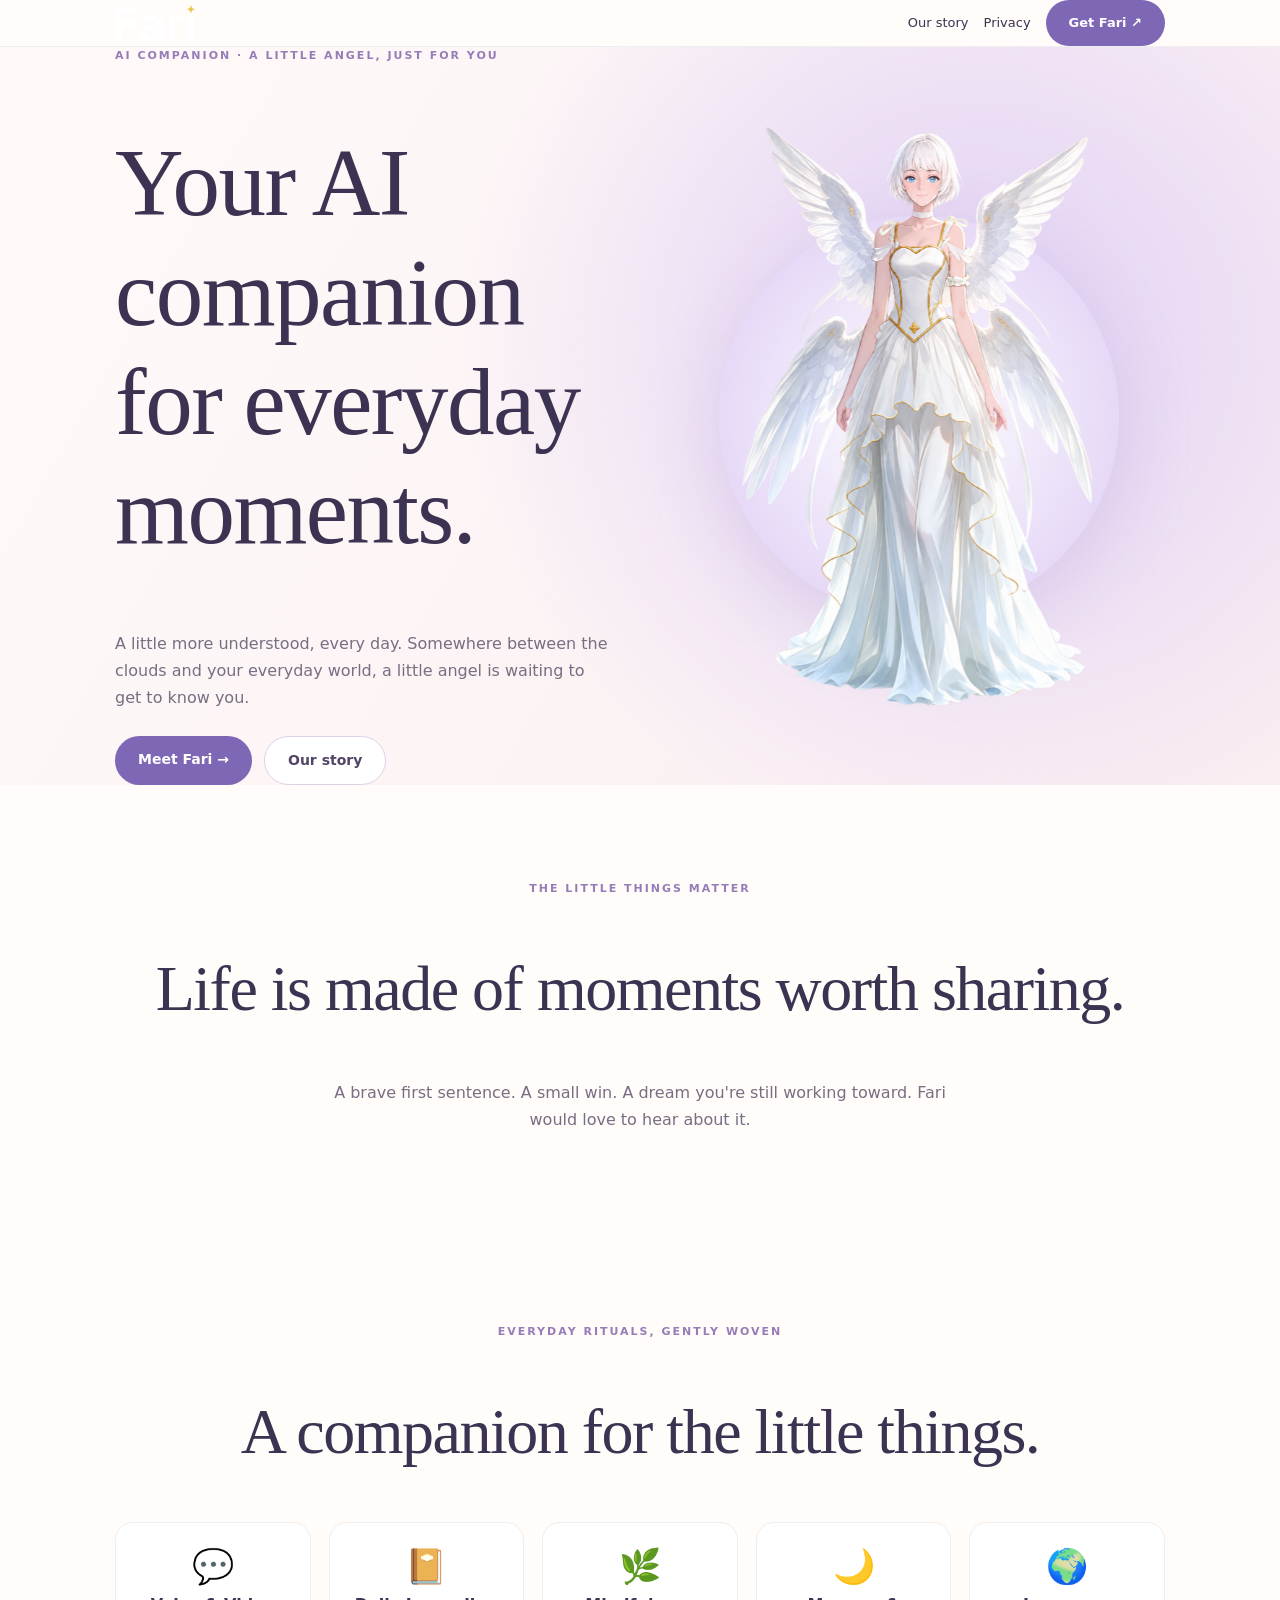
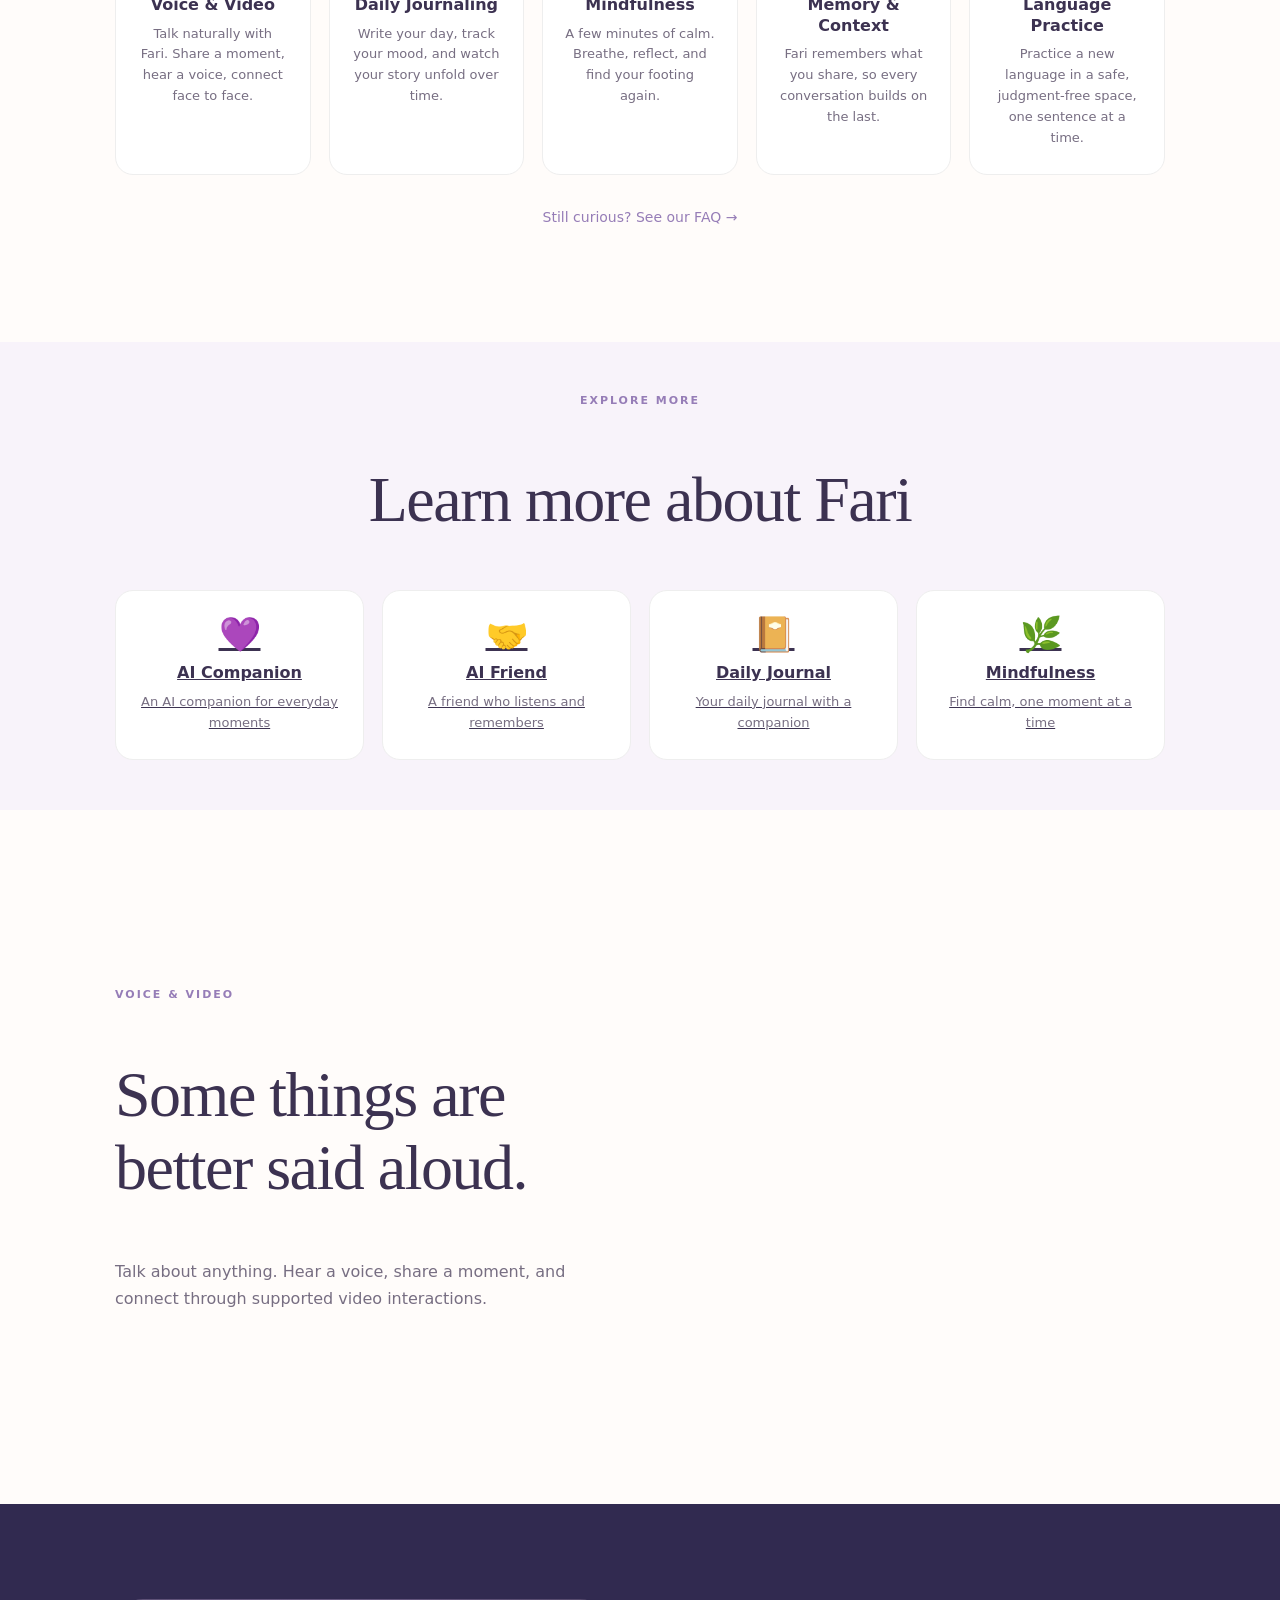
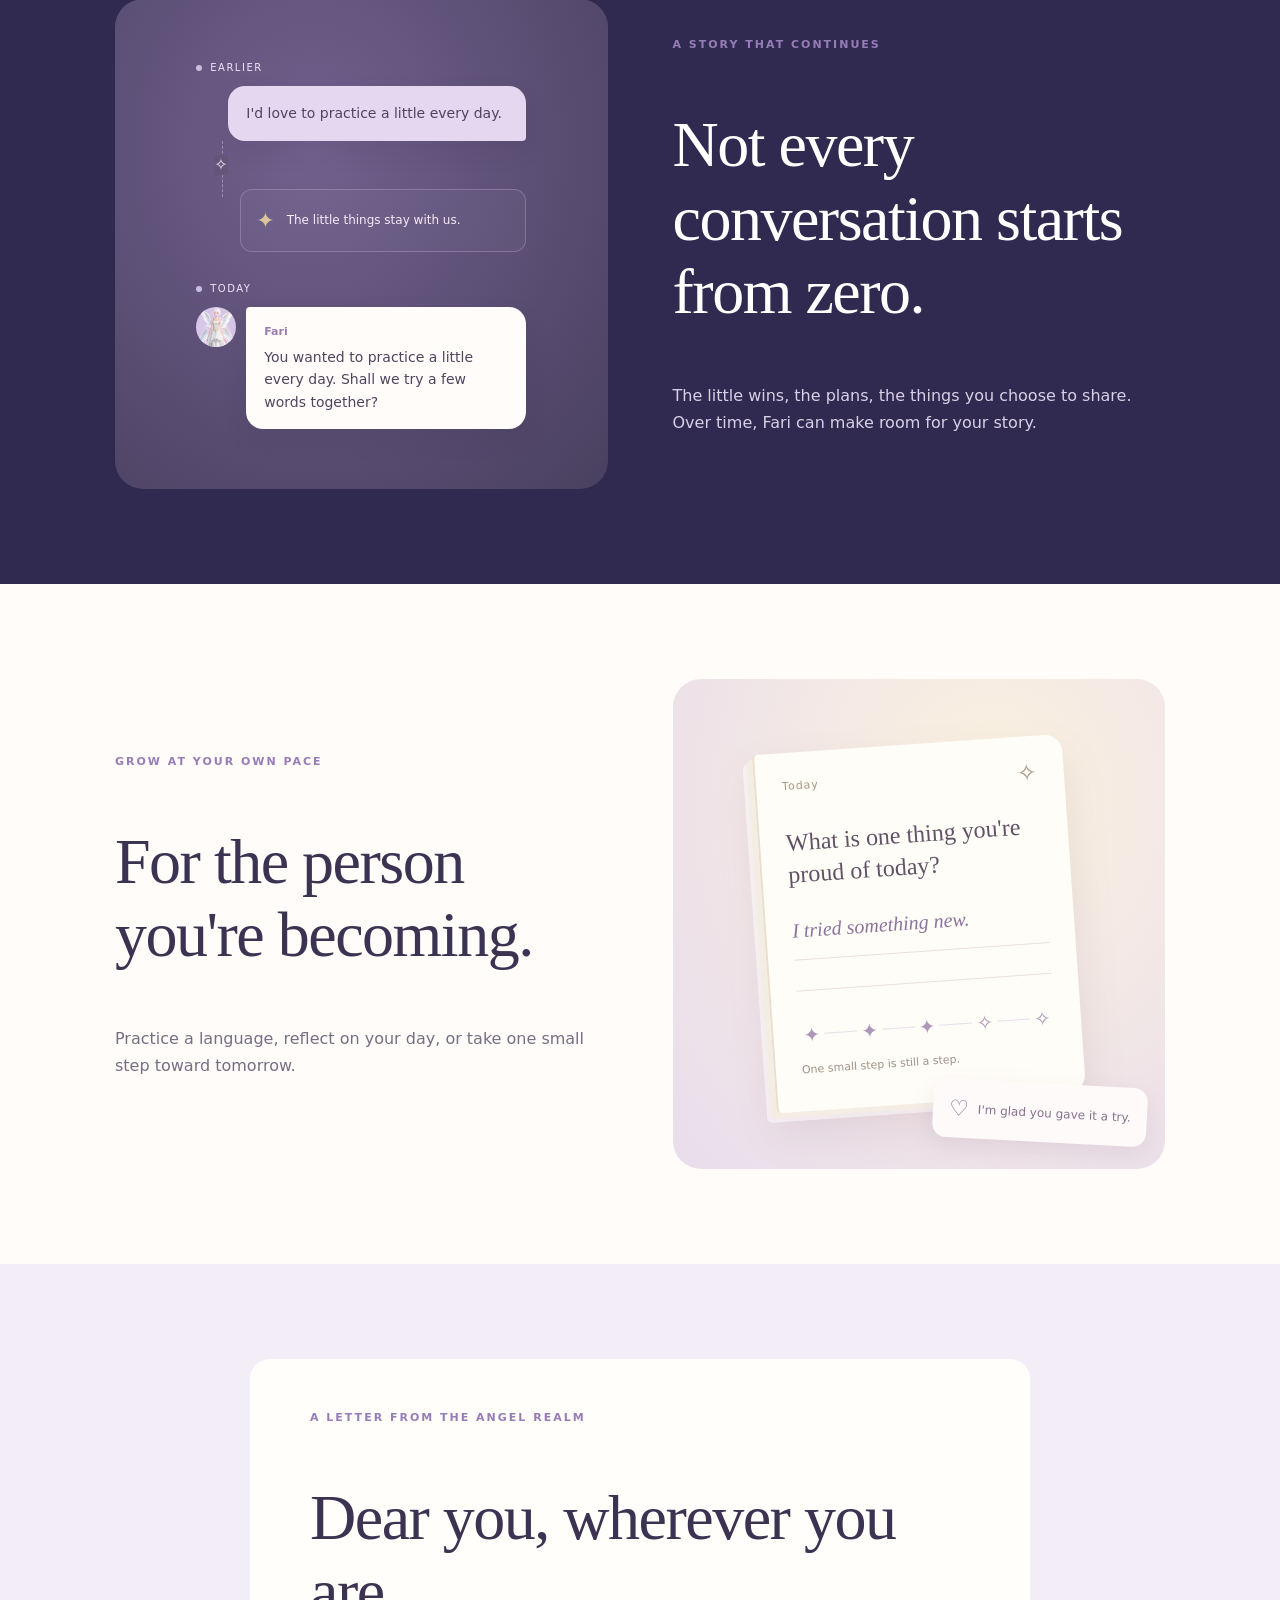
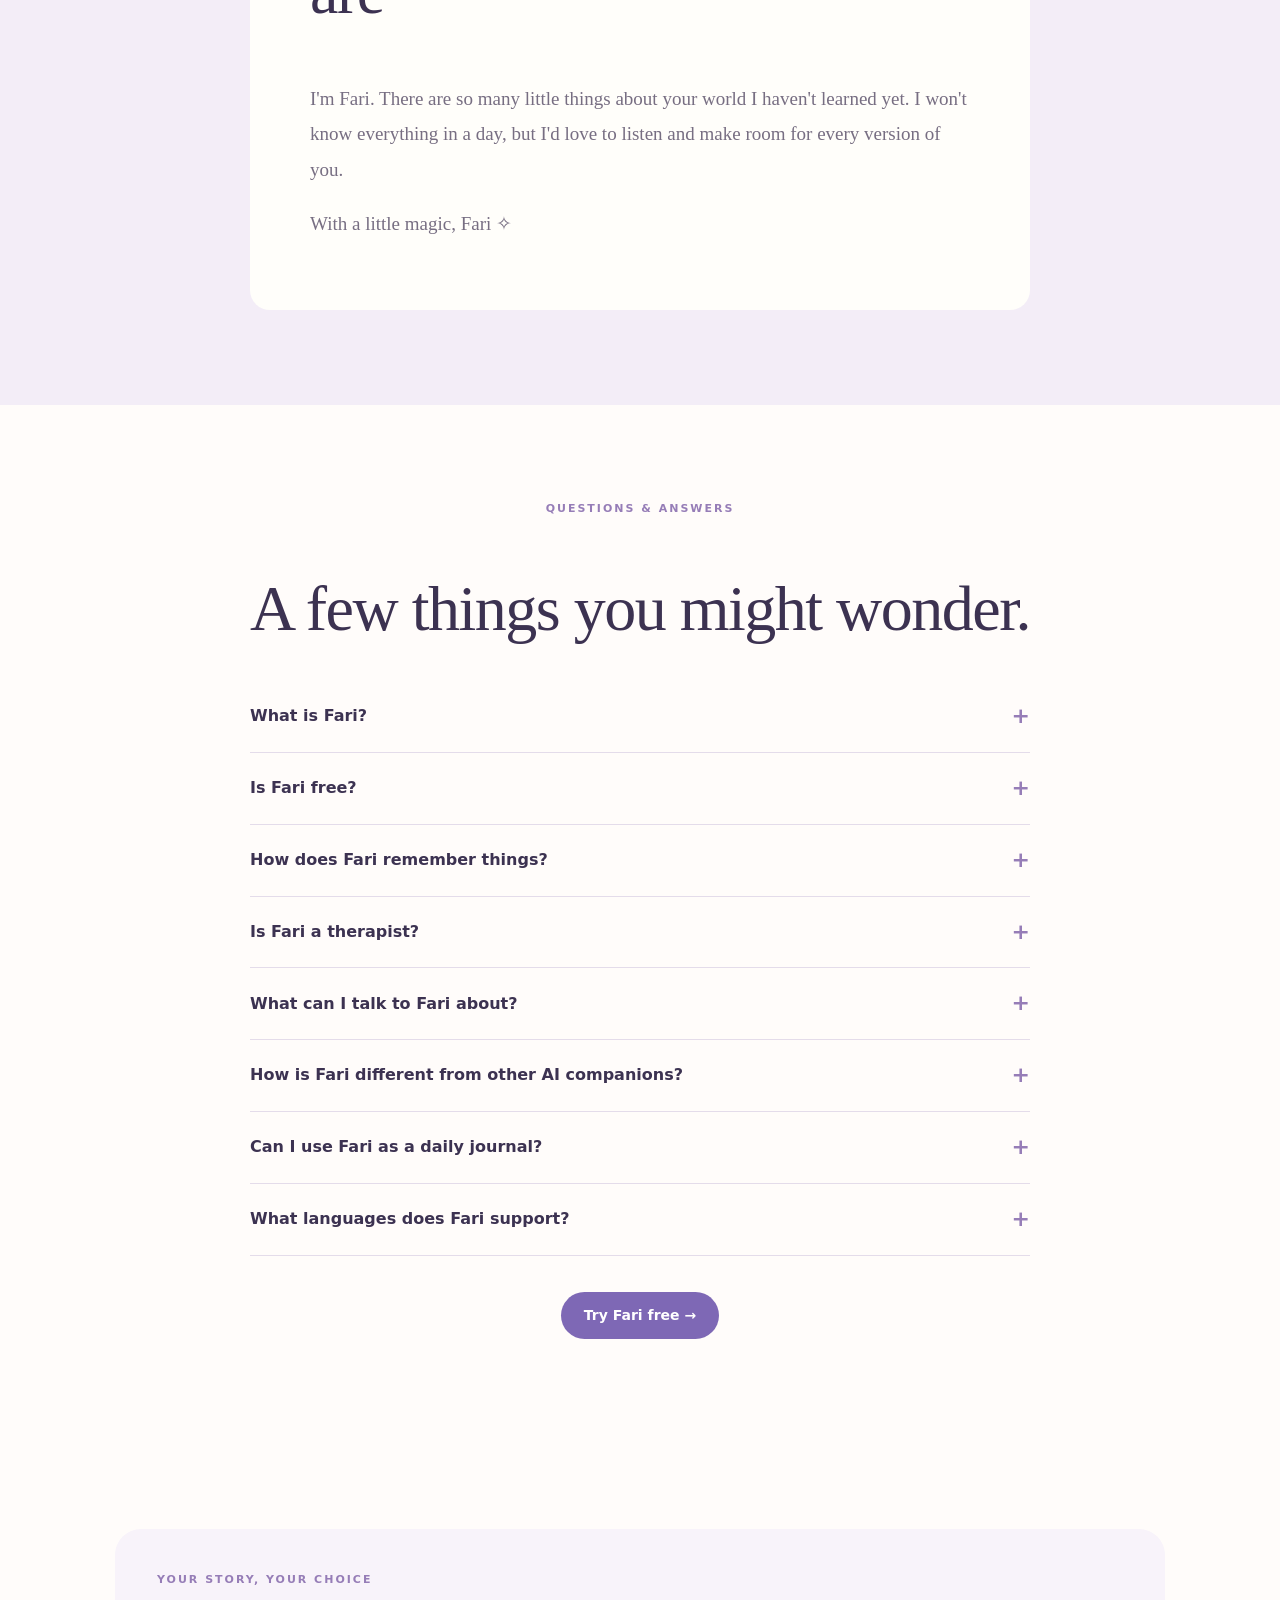
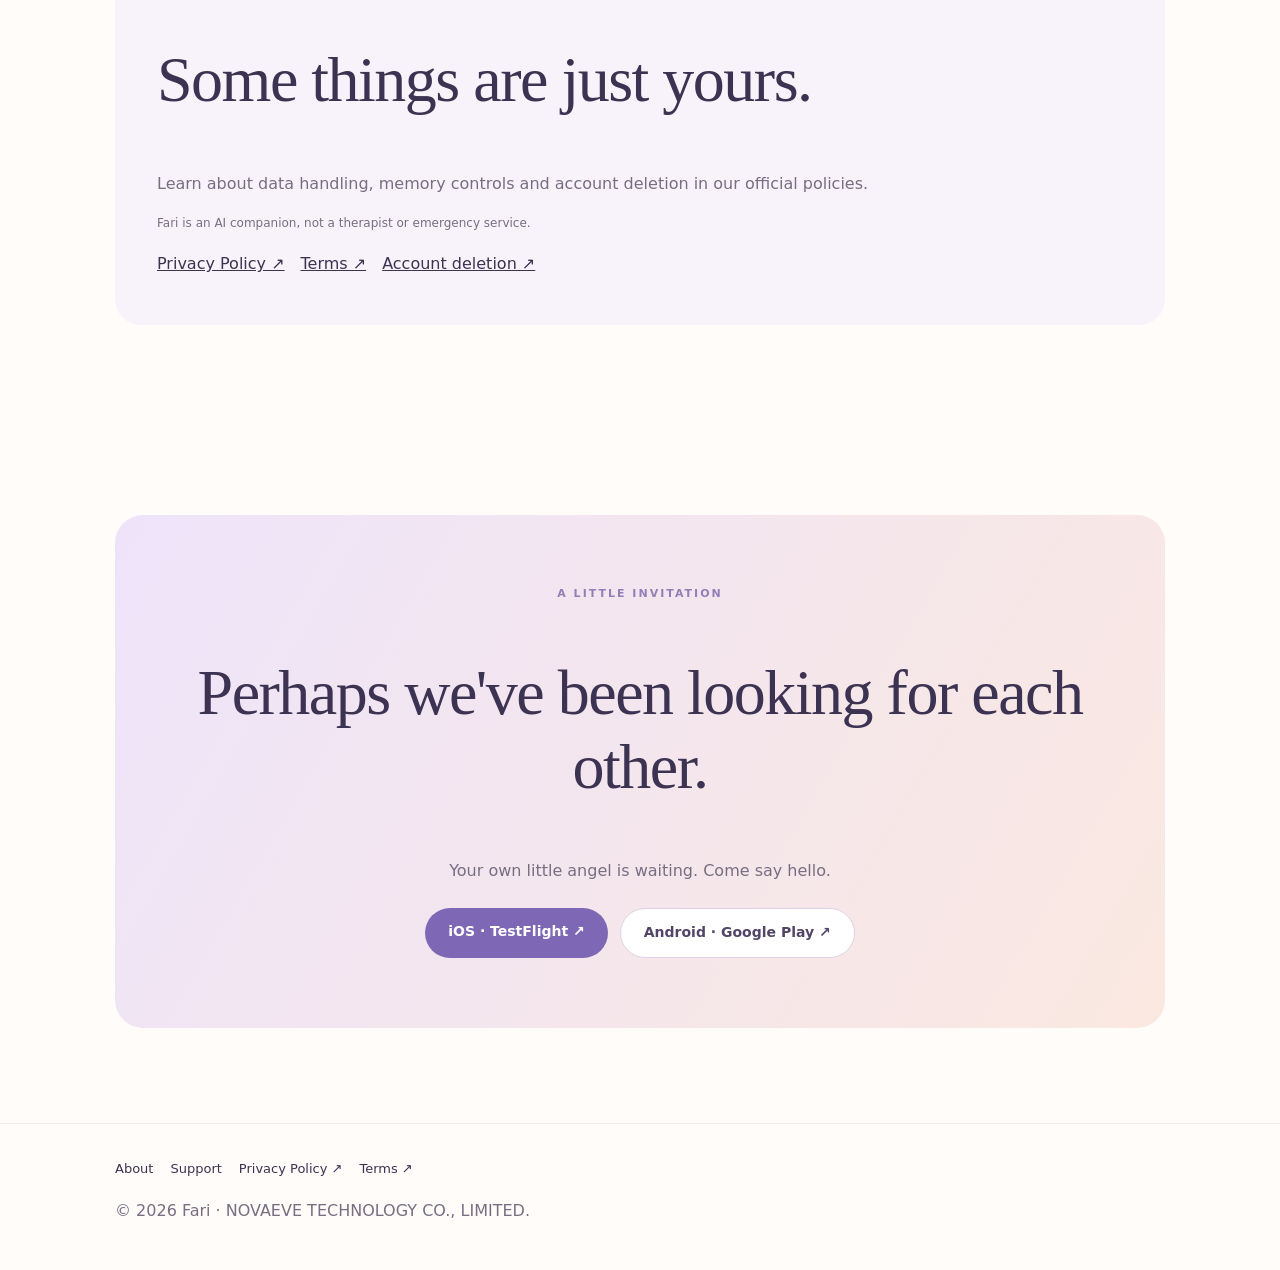
==== commit 2620e618: "Update logo: use new horizontal wordmark in header, add favicon, replace square logo with optimized " ====
--- a/index.html
+++ b/index.html
@@ -13,6 +13,8 @@
 <meta name="twitter:title" content="Fari — Your AI Companion for Everyday Moments">
 <meta name="twitter:description" content="Journal your thoughts, practice mindfulness. Fari is your little angel, always there.">
 <meta name="twitter:image" content="assets/fari-angel.png">
+<link rel="icon" type="image/png" href="assets/fari-logo.png">
+<link rel="apple-touch-icon" href="assets/fari-logo.png">
 <link rel="canonical" href="https://withfari.com">
 <link rel="alternate" hreflang="en" href="https://withfari.com/?lang=en">
 <link rel="alternate" hreflang="zh-CN" href="https://withfari.com/?lang=zh">
@@ -42,7 +44,7 @@
 @keyframes voice-wave{0%,100%{transform:scaleY(.5)}50%{transform:scaleY(1)}}
 @media(max-width:420px){.scene{min-height:460px;padding:28px 20px}.call-screen{width:240px}.journal-sheet{padding:22px}.journal-prompt{font-size:22px}.memory-bubble{padding:13px;font-size:13px}.memory-note{margin-left:24px}.growth-note{bottom:20px}}
 @media(prefers-reduced-motion:reduce){.wave i{animation:none}}
-.logo{display:inline-flex;align-items:center;flex-shrink:0}.brand-logo{display:block;width:48px;height:48px;object-fit:contain}
+.logo{display:inline-flex;align-items:center;flex-shrink:0}.brand-logo{display:block;height:36px;width:auto;object-fit:contain}
 /* Features grid */
 .features{display:grid;grid-template-columns:repeat(auto-fit,minmax(190px,1fr));gap:18px;margin-top:42px}
 .feature-card{background:#fff;border:1px solid #eee;border-radius:18px;padding:26px 22px;text-align:center;transition:transform .3s,box-shadow .3s}.feature-card:hover{transform:translateY(-4px);box-shadow:0 12px 30px #7d65a520}
@@ -58,4 +60,4 @@
 .faq details[open] summary::after{content:'\2212'}
 .faq details p{margin:0;padding:0 0 20px;font-size:15px;line-height:1.7;color:#776e82}
 @media(max-width:420px){.feature-card{padding:20px 16px}}
-</style><header><nav class="wrap"><a class="logo" href="#top" aria-label="Fari"><img class="brand-logo" src="assets/fari-logo.png" width="48" height="48" alt="Fari"></a><div class="right"><a class="optional" href="#story" data-t="story">Our story</a><a class="optional" href="#privacy" data-t="privacy">Privacy</a><a class="btn" href="https://fari.stickyrice.cloud/invite/intl-2026#top" data-t="get">Get Fari ↗</a></div></nav></header><main id="top"><div class="hero"><div class="wrap grid"><div><div class="eyebrow" data-t="eyebrow">AI COMPANION · A LITTLE ANGEL, JUST FOR YOU</div><h1 data-t="hero">Your AI companion for everyday moments.</h1><p data-t="intro">A little more understood, every day. Somewhere between the clouds and your everyday world, a little angel is waiting to get to know you.</p><div class="actions"><a class="btn" href="https://fari.stickyrice.cloud/invite/intl-2026#top" data-t="meet">Meet Fari →</a><a class="btn alt" href="#story" data-t="story">Our story</a></div></div><div class="stage"><div class="halo"></div><img fetchpriority="high" class="angel" src="assets/fari-angel.png" alt="Fari angel"></div></div></div><section class="center"><div class="wrap"><div class="eyebrow" data-t="momentsTag">THE LITTLE THINGS MATTER</div><h2 data-t="moments">Life is made of moments worth sharing.</h2><p data-t="momentsBody">A brave first sentence. A small win. A dream you're still working toward. Fari would love to hear about it.</p></div></section><section><div class="wrap"><div class="eyebrow center" style="text-align:center" data-t="featuresTag">EVERYDAY RITUALS, GENTLY WOVEN</div><h2 style="text-align:center" data-t="featuresTitle">A companion for the little things.</h2><div class="features"><div class="feature-card"><div class="icon">💬</div><h3 data-t="featVoiceTitle">Voice & Video</h3><p data-t="featVoiceBody">Talk naturally with Fari. Share a moment, hear a voice, connect face to face.</p></div><div class="feature-card"><div class="icon">📔</div><h3 data-t="featJournalTitle">Daily Journaling</h3><p data-t="featJournalBody">Write your day, track your mood, and watch your story unfold over time.</p></div><div class="feature-card"><div class="icon">🌿</div><h3 data-t="featMindfulTitle">Mindfulness</h3><p data-t="featMindfulBody">A few minutes of calm. Breathe, reflect, and find your footing again.</p></div><div class="feature-card"><div class="icon">🌙</div><h3 data-t="featMemoryTitle">Memory & Context</h3><p data-t="featMemoryBody">Fari remembers what you share, so every conversation builds on the last.</p></div><div class="feature-card"><div class="icon">🌍</div><h3 data-t="featLangTitle">Language Practice</h3><p data-t="featLangBody">Practice a new language in a safe, judgment-free space, one sentence at a time.</p></div></div><p style="text-align:center;margin-top:28px"><a href="#faq" data-t="faqLink" style="font-size:14px;color:#967db7;text-decoration:none">Still curious? See our FAQ →</a></p></div></section><section style="padding:50px 0;background:#f8f3fa"><div class="wrap"><div class="eyebrow center" style="text-align:center" data-t="innerNav">EXPLORE MORE</div><h2 style="text-align:center" data-t="innerLinksTitle">Learn more about Fari</h2><div class="features" style="margin-top:30px"><a class="feature-card" href="https://withfari.com/ai-companion/"><div class="icon">💜</div><h3 data-t="innerCompanion">AI Companion</h3><p data-t="cpShort">An AI companion for everyday moments</p></a><a class="feature-card" href="https://withfari.com/ai-friend/"><div class="icon">🤝</div><h3 data-t="innerFriend">AI Friend</h3><p data-t="frShort">A friend who listens and remembers</p></a><a class="feature-card" href="https://withfari.com/daily-journal/"><div class="icon">📔</div><h3 data-t="innerJournal">Daily Journal</h3><p data-t="jrShort">Your daily journal with a companion</p></a><a class="feature-card" href="https://withfari.com/mindfulness/"><div class="icon">🌿</div><h3 data-t="innerMindful">Mindfulness</h3><p data-t="mfShort">Find calm, one moment at a time</p></a></div></div></section><section><div class="wrap grid"><div><div class="eyebrow" data-t="voiceTag">VOICE & VIDEO</div><h2 data-t="voice">Some things are better said aloud.</h2><p data-t="voiceBody">Talk about anything. Hear a voice, share a moment, and connect through supported video interactions.</p></div><div class="art scene voice-scene"><div class="orbit orbit-one"></div><div class="orbit orbit-two"></div><div class="call-screen"><div class="call-status"><span class="live-dot"></span> Fari <span class="call-time">02:34</span></div><div class="call-portrait"><img src="assets/fari-angel.png" alt="Fari"></div><div class="call-caption" data-t="call">How did your day go?</div><div class="wave" aria-hidden="true"><i style="--h:8px;--d:0.0s"></i><i style="--h:15px;--d:0.09s"></i><i style="--h:25px;--d:0.18s"></i><i style="--h:13px;--d:0.27s"></i><i style="--h:32px;--d:0.36s"></i><i style="--h:21px;--d:0.44999999999999996s"></i><i style="--h:40px;--d:0.54s"></i><i style="--h:26px;--d:0.63s"></i><i style="--h:16px;--d:0.72s"></i><i style="--h:34px;--d:0.8099999999999999s"></i><i style="--h:23px;--d:0.8999999999999999s"></i><i style="--h:12px;--d:0.99s"></i><i style="--h:20px;--d:1.08s"></i><i style="--h:9px;--d:1.17s"></i></div><div class="call-controls" aria-hidden="true"><span>♫</span><span class="hangup"><svg viewBox="0 0 24 24" width="20" height="20" fill="none" stroke="currentColor" stroke-width="1.8" stroke-linecap="round" stroke-linejoin="round"><path d="M4 15.5 2.8 12a1.6 1.6 0 0 1 .5-1.8c4.8-4.1 12.6-4.1 17.4 0a1.6 1.6 0 0 1 .5 1.8L20 15.5a1 1 0 0 1-1.2.6l-3.3-1a1 1 0 0 1-.7-1v-2.3a12.1 12.1 0 0 0-5.6 0v2.3a1 1 0 0 1-.7 1l-3.3 1a1 1 0 0 1-1.2-.6Z"/></svg></span><span><svg viewBox="0 0 24 24" width="19" height="19" fill="none" stroke="currentColor" stroke-width="1.8" stroke-linecap="round" stroke-linejoin="round"><rect x="3" y="6" width="12" height="12" rx="3"/><path d="m15 10 5-3v10l-5-3"/></svg></span></div></div><span class="scene-spark" aria-hidden="true">✧</span></div></div></section><section class="dark"><div class="wrap grid"><div class="art scene memory-scene"><div class="memory-thread"><div class="timeline-label"><span class="timeline-dot"></span><span data-t="sceneEarlier">Earlier</span></div><div class="memory-bubble user-bubble" data-t="sceneWish">I'd love to practice a little every day.</div><div class="thread-line" aria-hidden="true"><span>✧</span></div><div class="memory-note"><span class="note-star" aria-hidden="true">✦</span><span data-t="sceneKeep">The little things stay with us.</span></div><div class="timeline-label"><span class="timeline-dot"></span><span data-t="sceneToday">Today</span></div><div class="fari-reply"><div class="mini-portrait"><img src="assets/fari-angel.png" alt="Fari"></div><div class="memory-bubble"><b>Fari</b><span data-t="sceneRecall">You wanted to practice a little every day. Shall we try a few words together?</span></div></div></div></div><div><div class="eyebrow" data-t="memoryTag">A STORY THAT CONTINUES</div><h2 data-t="memory">Not every conversation starts from zero.</h2><p data-t="memoryBody">The little wins, the plans, the things you choose to share. Over time, Fari can make room for your story.</p></div></div></section><section><div class="wrap grid"><div><div class="eyebrow" data-t="growTag">GROW AT YOUR OWN PACE</div><h2 data-t="grow">For the person you're becoming.</h2><p data-t="growBody">Practice a language, reflect on your day, or take one small step toward tomorrow.</p></div><div class="art scene growth-scene"><div class="journal-sheet"><div class="journal-meta"><span data-t="sceneToday">Today</span><span aria-hidden="true">✧</span></div><div class="journal-prompt" data-t="journalQuestion">What is one thing you're proud of today?</div><div class="journal-entry" data-t="journalAnswer">I tried something new.</div><div class="journal-rule"></div><div class="growth-stem" aria-hidden="true"><span>✦</span><span>✦</span><span>✦</span><span>✧</span><span>✧</span></div><div class="growth-caption" data-t="sceneStep">One small step is still a step.</div></div><div class="growth-note"><span aria-hidden="true">♡</span><span data-t="sceneProud">I'm glad you gave it a try.</span></div></div></div></section><section class="letter" id="story"><div class="wrap"><div class="paper"><div class="eyebrow" data-t="letterTag">A LETTER FROM THE ANGEL REALM</div><h2 data-t="letterTitle">Dear you, wherever you are</h2><p data-t="letter">I'm Fari. There are so many little things about your world I haven't learned yet. I won't know everything in a day, but I'd love to listen and make room for every version of you.</p><p data-t="sign">With a little magic, Fari ✧</p></div></div></section><section id="faq"><div class="wrap"><div class="faq"><div class="eyebrow center" style="text-align:center;margin-bottom:20px" data-t="faqTag">QUESTIONS & ANSWERS</div><h2 style="text-align:center;margin-bottom:36px" data-t="faqTitle">A few things you might wonder.</h2><details><summary data-t="faq1Q">What is Fari?</summary><p data-t="faq1A">Fari is an AI companion for everyday moments. You can journal your thoughts, practice mindfulness, and talk through your day with a friend who's always there.</p></details><details><summary data-t="faq2Q">Is Fari free?</summary><p data-t="faq2A">Fari is free to start. You can begin talking with Fari and exploring daily features at no cost.</p></details><details><summary data-t="faq3Q">How does Fari remember things?</summary><p data-t="faq3A">Fari remembers what you choose to share, so your conversations can build on each other over time rather than starting from zero each day.</p></details><details><summary data-t="faq4Q">Is Fari a therapist?</summary><p data-t="faq4A">No. Fari is an AI companion, not a therapist or emergency service. If you need professional support, please reach out to a qualified mental health provider.</p></details><details><summary data-t="faq5Q">What can I talk to Fari about?</summary><p data-t="faq5A">Anything you'd like — your day, your dreams, a small win, or just a passing thought. Fari is here to listen and be present.</p></details><details><summary data-t="faq6Q">How is Fari different from other AI companions?</summary><p data-t="faq6A">Fari focuses on daily rituals — journaling, mindfulness, and language practice — rather than just chatting. With a unique angel companion character, voice and video interactions, and memory that builds over time, Fari is designed to be a gentle presence in your everyday life, not just another chatbot.</p></details><details><summary data-t="faq7Q">Can I use Fari as a daily journal?</summary><p data-t="faq7A">Yes. Fari includes a daily journaling feature where you can write about your day, track your mood, and watch your story unfold over time. Your entries can also feed into Fari's memory, so your conversations can build on what you've written.</p></details><details><summary data-t="faq8Q">What languages does Fari support?</summary><p data-t="faq8A">Fari is available in English, Chinese, Portuguese, Japanese, and Korean. You can practice any of these languages with Fari in a safe, judgment-free space, one sentence at a time.</p></details><div style="text-align:center;margin-top:36px"><a class="btn" href="#download" data-t="tryCta">Try Fari free →</a></div></div></div></section><section id="privacy"><div class="wrap"><div class="privacy"><div class="eyebrow" data-t="privacyTag">YOUR STORY, YOUR CHOICE</div><h2 data-t="privacyTitle">Some things are just yours.</h2><p data-t="privacyBody">Learn about data handling, memory controls and account deletion in our official policies.</p><p style="font-size:12px" data-t="disclaimer">Fari is an AI companion, not a therapist or emergency service.</p><a data-policy="privacy" data-t="policy" href="https://withfari.com/privacy/?lang=en">Privacy Policy ↗</a><a data-policy="terms" data-t="terms" href="https://withfari.com/terms/?lang=en">Terms ↗</a><a data-policy="delete-account" data-t="delete" href="https://withfari.com/delete-account/?lang=en">Account deletion ↗</a></div></div></section><section id="download"><div class="wrap"><div class="download"><div class="eyebrow" data-t="inviteTag">A LITTLE INVITATION</div><h2 data-t="invite">Perhaps we've been looking for each other.</h2><p data-t="inviteBody">Your own little angel is waiting. Come say hello.</p><div class="actions"><a class="btn" href="https://testflight.apple.com/join/J1bGeGq1">iOS · TestFlight ↗</a><a class="btn alt" href="https://play.google.com/store/apps/details?id=com.canchentechnology.fariapp">Android · Google Play ↗</a></div></div></div></section></main><footer><div class="wrap"><a data-policy="about" data-t="about" href="https://withfari.com/about/?lang=en">About</a><a data-policy="support" data-t="support" href="https://withfari.com/support/?lang=en">Support</a><a data-policy="privacy" data-t="policy" href="https://withfari.com/privacy/?lang=en">Privacy Policy</a><a data-policy="terms" data-t="terms" href="https://withfari.com/terms/?lang=en">Terms</a><p>© 2026 Fari · NOVAEVE TECHNOLOGY CO., LIMITED.</p></div></footer><script src="locales.js"></script><script src="inner-locales.js"></script></html>
+</style><header><nav class="wrap"><a class="logo" href="#top" aria-label="Fari"><img class="brand-logo" src="assets/fari-logo-new.png" alt="Fari"></a><div class="right"><a class="optional" href="#story" data-t="story">Our story</a><a class="optional" href="#privacy" data-t="privacy">Privacy</a><a class="btn" href="https://fari.stickyrice.cloud/invite/intl-2026#top" data-t="get">Get Fari ↗</a></div></nav></header><main id="top"><div class="hero"><div class="wrap grid"><div><div class="eyebrow" data-t="eyebrow">AI COMPANION · A LITTLE ANGEL, JUST FOR YOU</div><h1 data-t="hero">Your AI companion for everyday moments.</h1><p data-t="intro">A little more understood, every day. Somewhere between the clouds and your everyday world, a little angel is waiting to get to know you.</p><div class="actions"><a class="btn" href="https://fari.stickyrice.cloud/invite/intl-2026#top" data-t="meet">Meet Fari →</a><a class="btn alt" href="#story" data-t="story">Our story</a></div></div><div class="stage"><div class="halo"></div><img fetchpriority="high" class="angel" src="assets/fari-angel.png" alt="Fari angel"></div></div></div><section class="center"><div class="wrap"><div class="eyebrow" data-t="momentsTag">THE LITTLE THINGS MATTER</div><h2 data-t="moments">Life is made of moments worth sharing.</h2><p data-t="momentsBody">A brave first sentence. A small win. A dream you're still working toward. Fari would love to hear about it.</p></div></section><section><div class="wrap"><div class="eyebrow center" style="text-align:center" data-t="featuresTag">EVERYDAY RITUALS, GENTLY WOVEN</div><h2 style="text-align:center" data-t="featuresTitle">A companion for the little things.</h2><div class="features"><div class="feature-card"><div class="icon">💬</div><h3 data-t="featVoiceTitle">Voice & Video</h3><p data-t="featVoiceBody">Talk naturally with Fari. Share a moment, hear a voice, connect face to face.</p></div><div class="feature-card"><div class="icon">📔</div><h3 data-t="featJournalTitle">Daily Journaling</h3><p data-t="featJournalBody">Write your day, track your mood, and watch your story unfold over time.</p></div><div class="feature-card"><div class="icon">🌿</div><h3 data-t="featMindfulTitle">Mindfulness</h3><p data-t="featMindfulBody">A few minutes of calm. Breathe, reflect, and find your footing again.</p></div><div class="feature-card"><div class="icon">🌙</div><h3 data-t="featMemoryTitle">Memory & Context</h3><p data-t="featMemoryBody">Fari remembers what you share, so every conversation builds on the last.</p></div><div class="feature-card"><div class="icon">🌍</div><h3 data-t="featLangTitle">Language Practice</h3><p data-t="featLangBody">Practice a new language in a safe, judgment-free space, one sentence at a time.</p></div></div><p style="text-align:center;margin-top:28px"><a href="#faq" data-t="faqLink" style="font-size:14px;color:#967db7;text-decoration:none">Still curious? See our FAQ →</a></p></div></section><section style="padding:50px 0;background:#f8f3fa"><div class="wrap"><div class="eyebrow center" style="text-align:center" data-t="innerNav">EXPLORE MORE</div><h2 style="text-align:center" data-t="innerLinksTitle">Learn more about Fari</h2><div class="features" style="margin-top:30px"><a class="feature-card" href="https://withfari.com/ai-companion/"><div class="icon">💜</div><h3 data-t="innerCompanion">AI Companion</h3><p data-t="cpShort">An AI companion for everyday moments</p></a><a class="feature-card" href="https://withfari.com/ai-friend/"><div class="icon">🤝</div><h3 data-t="innerFriend">AI Friend</h3><p data-t="frShort">A friend who listens and remembers</p></a><a class="feature-card" href="https://withfari.com/daily-journal/"><div class="icon">📔</div><h3 data-t="innerJournal">Daily Journal</h3><p data-t="jrShort">Your daily journal with a companion</p></a><a class="feature-card" href="https://withfari.com/mindfulness/"><div class="icon">🌿</div><h3 data-t="innerMindful">Mindfulness</h3><p data-t="mfShort">Find calm, one moment at a time</p></a></div></div></section><section><div class="wrap grid"><div><div class="eyebrow" data-t="voiceTag">VOICE & VIDEO</div><h2 data-t="voice">Some things are better said aloud.</h2><p data-t="voiceBody">Talk about anything. Hear a voice, share a moment, and connect through supported video interactions.</p></div><div class="art scene voice-scene"><div class="orbit orbit-one"></div><div class="orbit orbit-two"></div><div class="call-screen"><div class="call-status"><span class="live-dot"></span> Fari <span class="call-time">02:34</span></div><div class="call-portrait"><img src="assets/fari-angel.png" alt="Fari"></div><div class="call-caption" data-t="call">How did your day go?</div><div class="wave" aria-hidden="true"><i style="--h:8px;--d:0.0s"></i><i style="--h:15px;--d:0.09s"></i><i style="--h:25px;--d:0.18s"></i><i style="--h:13px;--d:0.27s"></i><i style="--h:32px;--d:0.36s"></i><i style="--h:21px;--d:0.44999999999999996s"></i><i style="--h:40px;--d:0.54s"></i><i style="--h:26px;--d:0.63s"></i><i style="--h:16px;--d:0.72s"></i><i style="--h:34px;--d:0.8099999999999999s"></i><i style="--h:23px;--d:0.8999999999999999s"></i><i style="--h:12px;--d:0.99s"></i><i style="--h:20px;--d:1.08s"></i><i style="--h:9px;--d:1.17s"></i></div><div class="call-controls" aria-hidden="true"><span>♫</span><span class="hangup"><svg viewBox="0 0 24 24" width="20" height="20" fill="none" stroke="currentColor" stroke-width="1.8" stroke-linecap="round" stroke-linejoin="round"><path d="M4 15.5 2.8 12a1.6 1.6 0 0 1 .5-1.8c4.8-4.1 12.6-4.1 17.4 0a1.6 1.6 0 0 1 .5 1.8L20 15.5a1 1 0 0 1-1.2.6l-3.3-1a1 1 0 0 1-.7-1v-2.3a12.1 12.1 0 0 0-5.6 0v2.3a1 1 0 0 1-.7 1l-3.3 1a1 1 0 0 1-1.2-.6Z"/></svg></span><span><svg viewBox="0 0 24 24" width="19" height="19" fill="none" stroke="currentColor" stroke-width="1.8" stroke-linecap="round" stroke-linejoin="round"><rect x="3" y="6" width="12" height="12" rx="3"/><path d="m15 10 5-3v10l-5-3"/></svg></span></div></div><span class="scene-spark" aria-hidden="true">✧</span></div></div></section><section class="dark"><div class="wrap grid"><div class="art scene memory-scene"><div class="memory-thread"><div class="timeline-label"><span class="timeline-dot"></span><span data-t="sceneEarlier">Earlier</span></div><div class="memory-bubble user-bubble" data-t="sceneWish">I'd love to practice a little every day.</div><div class="thread-line" aria-hidden="true"><span>✧</span></div><div class="memory-note"><span class="note-star" aria-hidden="true">✦</span><span data-t="sceneKeep">The little things stay with us.</span></div><div class="timeline-label"><span class="timeline-dot"></span><span data-t="sceneToday">Today</span></div><div class="fari-reply"><div class="mini-portrait"><img src="assets/fari-angel.png" alt="Fari"></div><div class="memory-bubble"><b>Fari</b><span data-t="sceneRecall">You wanted to practice a little every day. Shall we try a few words together?</span></div></div></div></div><div><div class="eyebrow" data-t="memoryTag">A STORY THAT CONTINUES</div><h2 data-t="memory">Not every conversation starts from zero.</h2><p data-t="memoryBody">The little wins, the plans, the things you choose to share. Over time, Fari can make room for your story.</p></div></div></section><section><div class="wrap grid"><div><div class="eyebrow" data-t="growTag">GROW AT YOUR OWN PACE</div><h2 data-t="grow">For the person you're becoming.</h2><p data-t="growBody">Practice a language, reflect on your day, or take one small step toward tomorrow.</p></div><div class="art scene growth-scene"><div class="journal-sheet"><div class="journal-meta"><span data-t="sceneToday">Today</span><span aria-hidden="true">✧</span></div><div class="journal-prompt" data-t="journalQuestion">What is one thing you're proud of today?</div><div class="journal-entry" data-t="journalAnswer">I tried something new.</div><div class="journal-rule"></div><div class="growth-stem" aria-hidden="true"><span>✦</span><span>✦</span><span>✦</span><span>✧</span><span>✧</span></div><div class="growth-caption" data-t="sceneStep">One small step is still a step.</div></div><div class="growth-note"><span aria-hidden="true">♡</span><span data-t="sceneProud">I'm glad you gave it a try.</span></div></div></div></section><section class="letter" id="story"><div class="wrap"><div class="paper"><div class="eyebrow" data-t="letterTag">A LETTER FROM THE ANGEL REALM</div><h2 data-t="letterTitle">Dear you, wherever you are</h2><p data-t="letter">I'm Fari. There are so many little things about your world I haven't learned yet. I won't know everything in a day, but I'd love to listen and make room for every version of you.</p><p data-t="sign">With a little magic, Fari ✧</p></div></div></section><section id="faq"><div class="wrap"><div class="faq"><div class="eyebrow center" style="text-align:center;margin-bottom:20px" data-t="faqTag">QUESTIONS & ANSWERS</div><h2 style="text-align:center;margin-bottom:36px" data-t="faqTitle">A few things you might wonder.</h2><details><summary data-t="faq1Q">What is Fari?</summary><p data-t="faq1A">Fari is an AI companion for everyday moments. You can journal your thoughts, practice mindfulness, and talk through your day with a friend who's always there.</p></details><details><summary data-t="faq2Q">Is Fari free?</summary><p data-t="faq2A">Fari is free to start. You can begin talking with Fari and exploring daily features at no cost.</p></details><details><summary data-t="faq3Q">How does Fari remember things?</summary><p data-t="faq3A">Fari remembers what you choose to share, so your conversations can build on each other over time rather than starting from zero each day.</p></details><details><summary data-t="faq4Q">Is Fari a therapist?</summary><p data-t="faq4A">No. Fari is an AI companion, not a therapist or emergency service. If you need professional support, please reach out to a qualified mental health provider.</p></details><details><summary data-t="faq5Q">What can I talk to Fari about?</summary><p data-t="faq5A">Anything you'd like — your day, your dreams, a small win, or just a passing thought. Fari is here to listen and be present.</p></details><details><summary data-t="faq6Q">How is Fari different from other AI companions?</summary><p data-t="faq6A">Fari focuses on daily rituals — journaling, mindfulness, and language practice — rather than just chatting. With a unique angel companion character, voice and video interactions, and memory that builds over time, Fari is designed to be a gentle presence in your everyday life, not just another chatbot.</p></details><details><summary data-t="faq7Q">Can I use Fari as a daily journal?</summary><p data-t="faq7A">Yes. Fari includes a daily journaling feature where you can write about your day, track your mood, and watch your story unfold over time. Your entries can also feed into Fari's memory, so your conversations can build on what you've written.</p></details><details><summary data-t="faq8Q">What languages does Fari support?</summary><p data-t="faq8A">Fari is available in English, Chinese, Portuguese, Japanese, and Korean. You can practice any of these languages with Fari in a safe, judgment-free space, one sentence at a time.</p></details><div style="text-align:center;margin-top:36px"><a class="btn" href="#download" data-t="tryCta">Try Fari free →</a></div></div></div></section><section id="privacy"><div class="wrap"><div class="privacy"><div class="eyebrow" data-t="privacyTag">YOUR STORY, YOUR CHOICE</div><h2 data-t="privacyTitle">Some things are just yours.</h2><p data-t="privacyBody">Learn about data handling, memory controls and account deletion in our official policies.</p><p style="font-size:12px" data-t="disclaimer">Fari is an AI companion, not a therapist or emergency service.</p><a data-policy="privacy" data-t="policy" href="https://withfari.com/privacy/?lang=en">Privacy Policy ↗</a><a data-policy="terms" data-t="terms" href="https://withfari.com/terms/?lang=en">Terms ↗</a><a data-policy="delete-account" data-t="delete" href="https://withfari.com/delete-account/?lang=en">Account deletion ↗</a></div></div></section><section id="download"><div class="wrap"><div class="download"><div class="eyebrow" data-t="inviteTag">A LITTLE INVITATION</div><h2 data-t="invite">Perhaps we've been looking for each other.</h2><p data-t="inviteBody">Your own little angel is waiting. Come say hello.</p><div class="actions"><a class="btn" href="https://testflight.apple.com/join/J1bGeGq1">iOS · TestFlight ↗</a><a class="btn alt" href="https://play.google.com/store/apps/details?id=com.canchentechnology.fariapp">Android · Google Play ↗</a></div></div></div></section></main><footer><div class="wrap"><a data-policy="about" data-t="about" href="https://withfari.com/about/?lang=en">About</a><a data-policy="support" data-t="support" href="https://withfari.com/support/?lang=en">Support</a><a data-policy="privacy" data-t="policy" href="https://withfari.com/privacy/?lang=en">Privacy Policy</a><a data-policy="terms" data-t="terms" href="https://withfari.com/terms/?lang=en">Terms</a><p>© 2026 Fari · NOVAEVE TECHNOLOGY CO., LIMITED.</p></div></footer><script src="locales.js"></script><script src="inner-locales.js"></script></html>
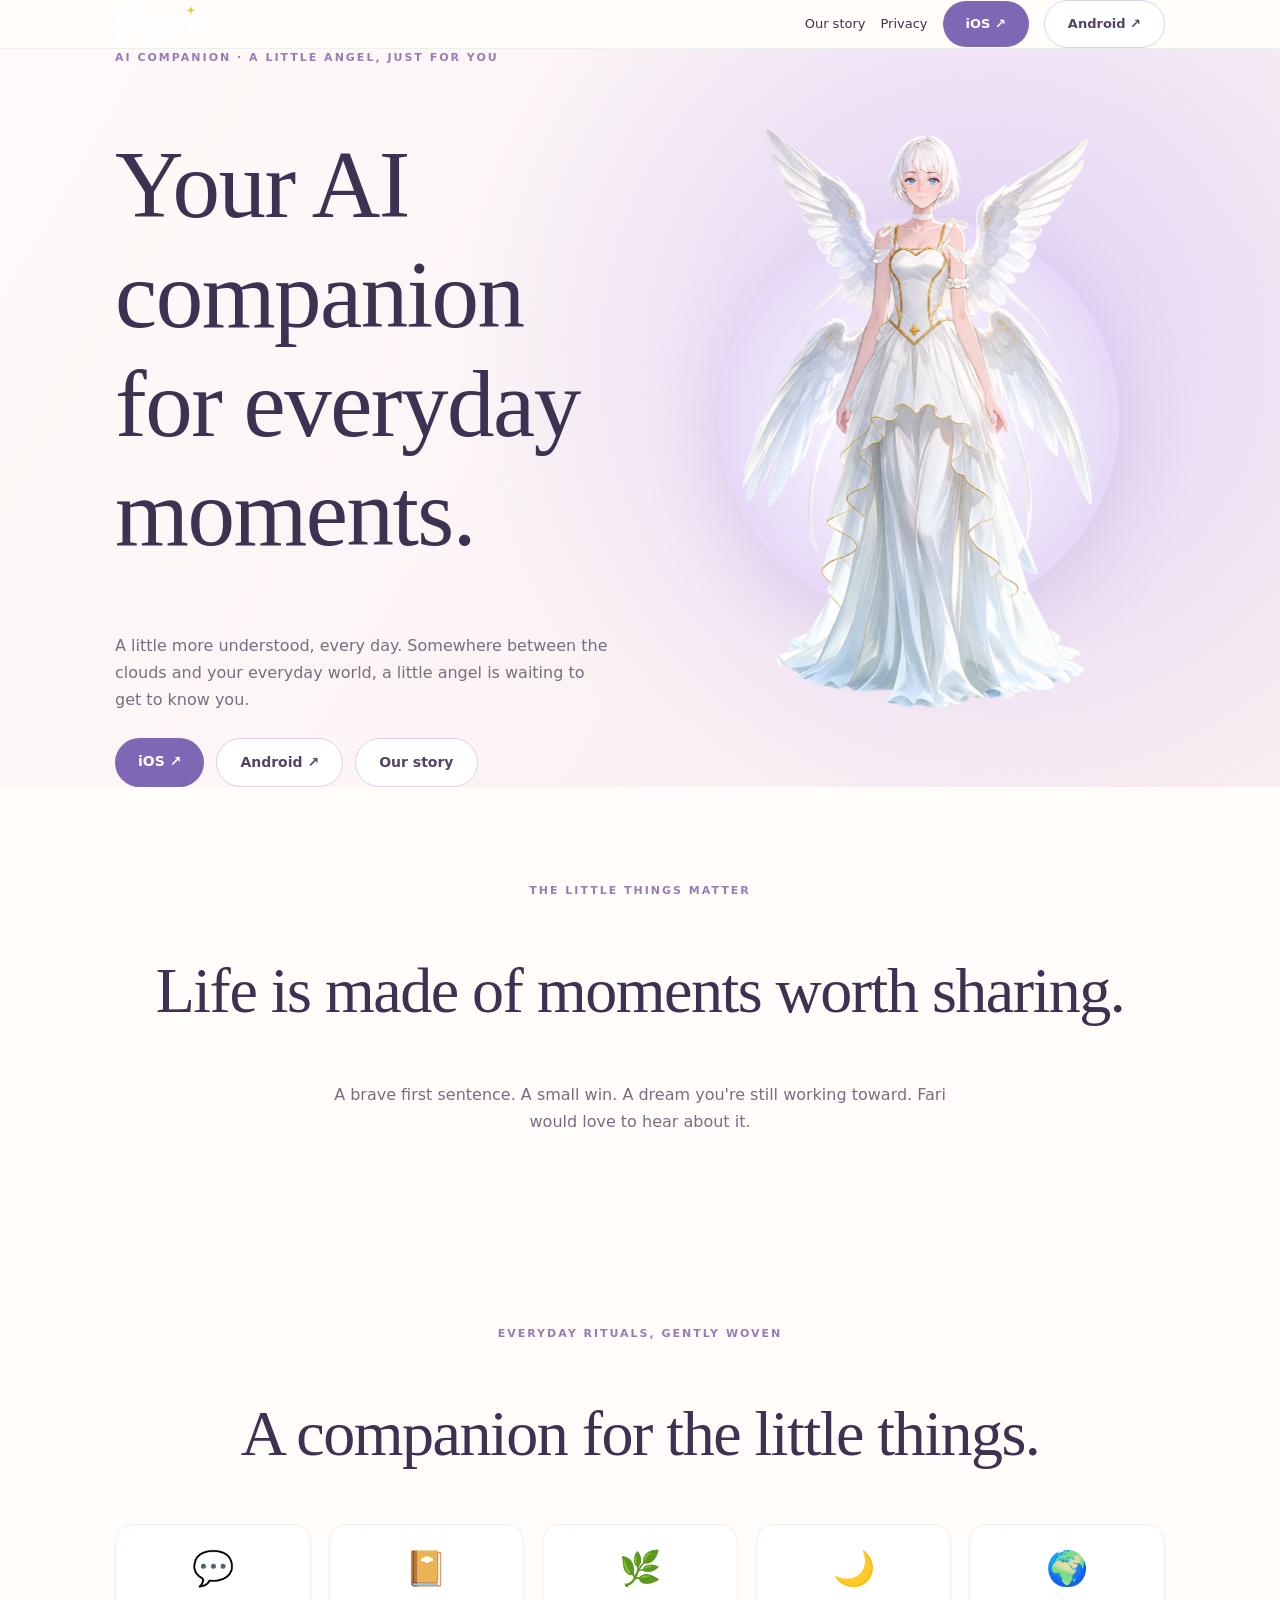
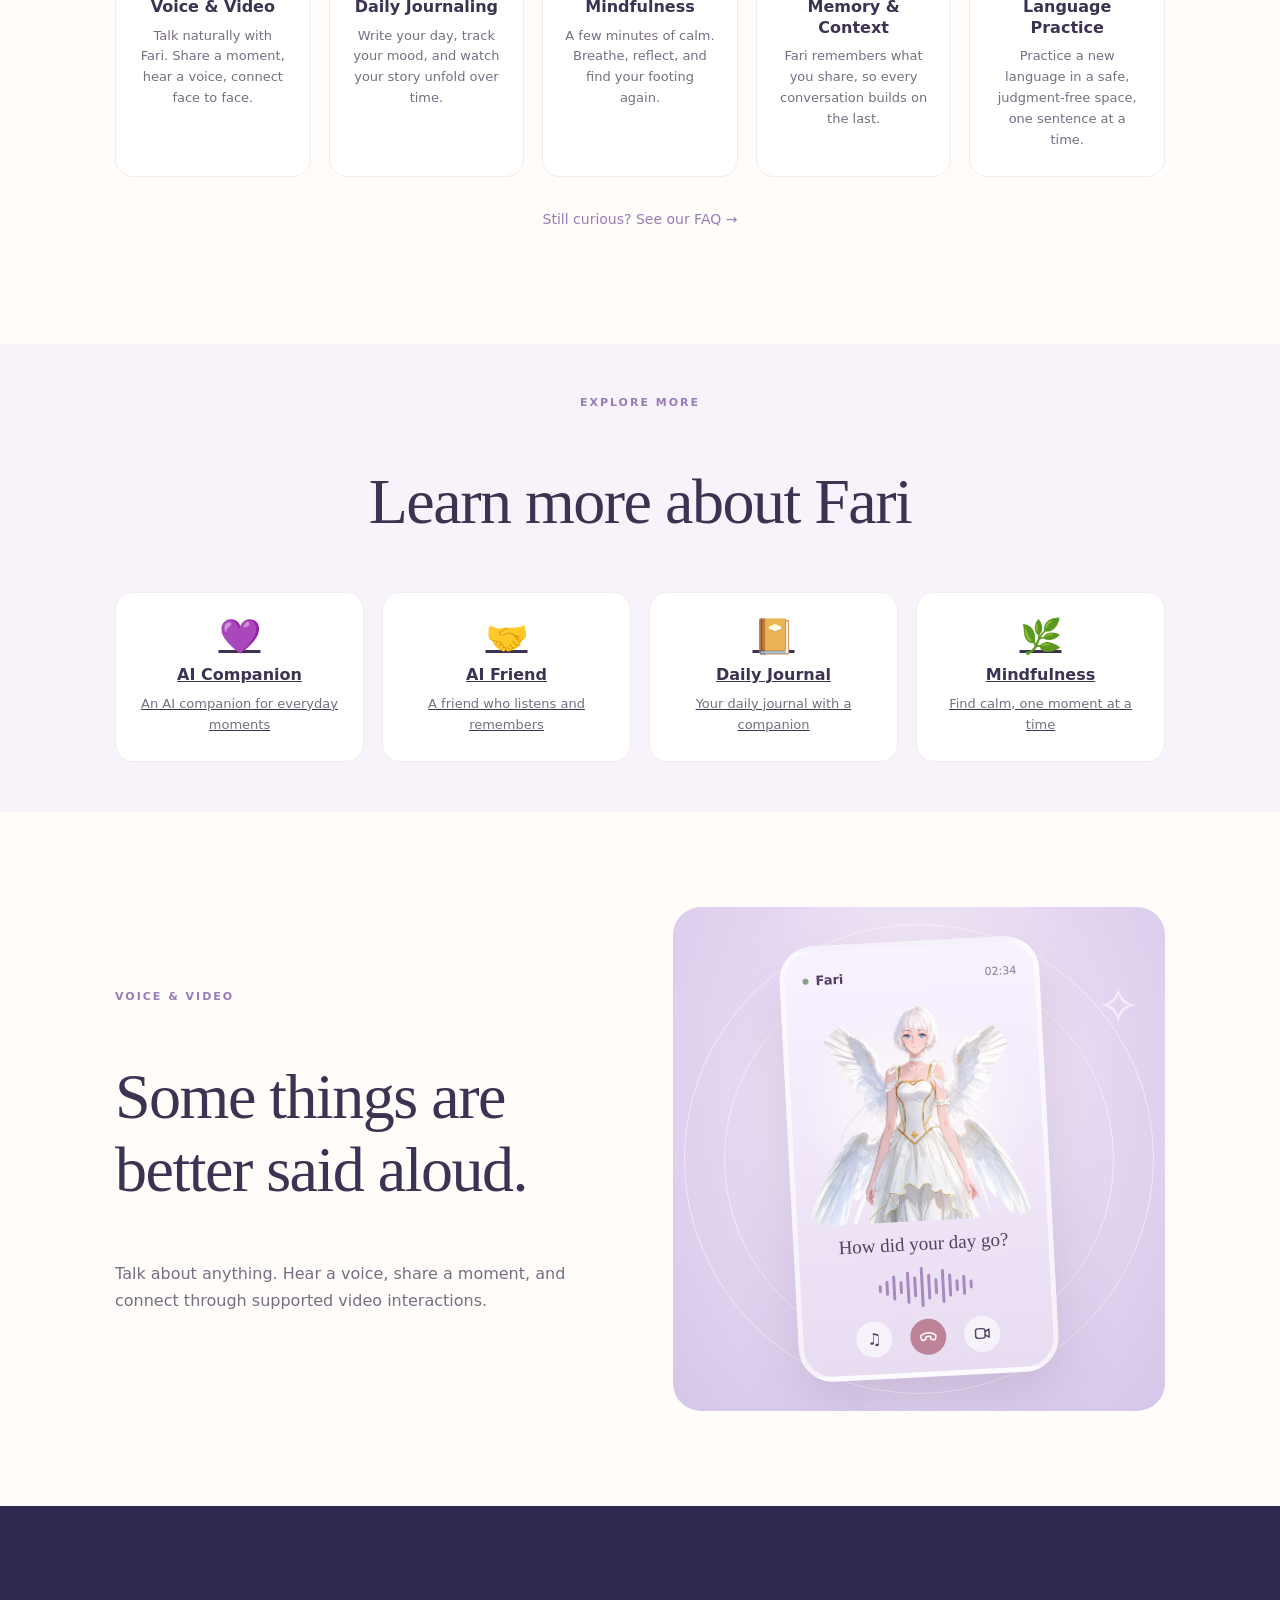
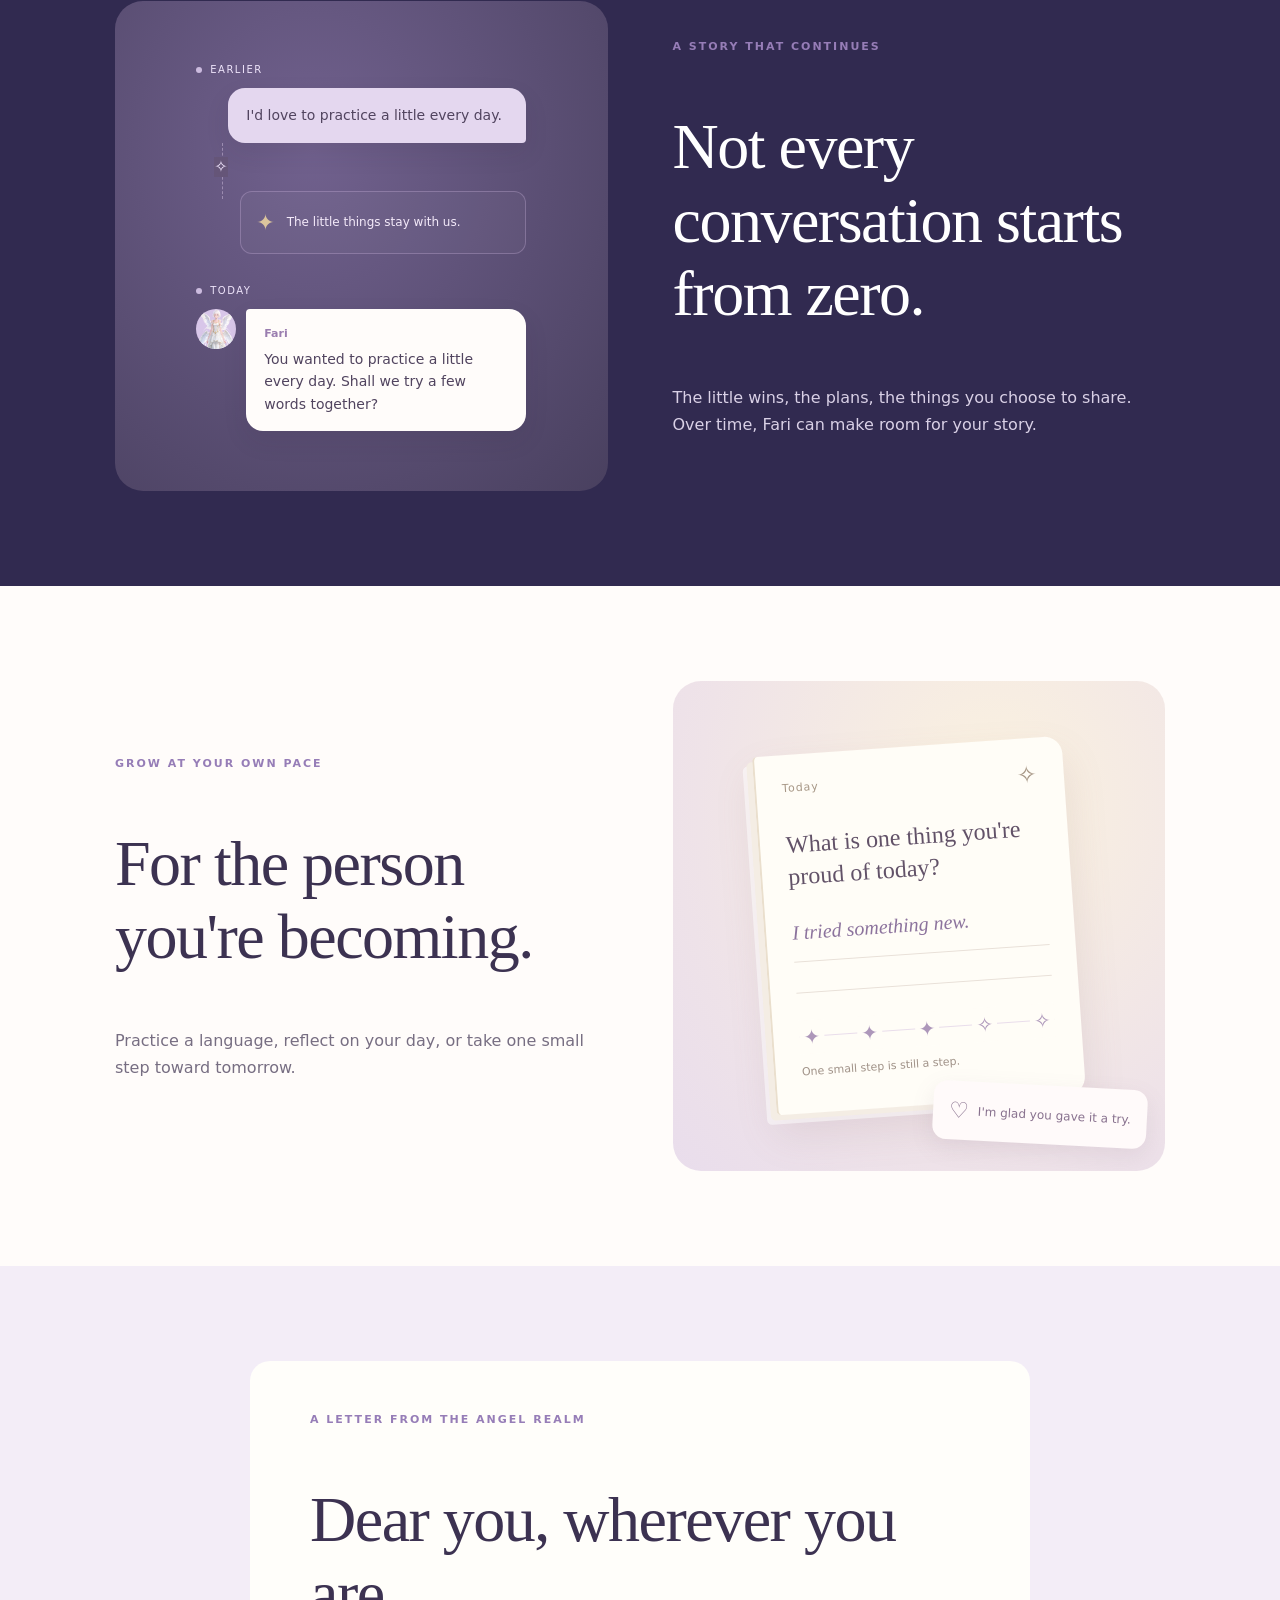
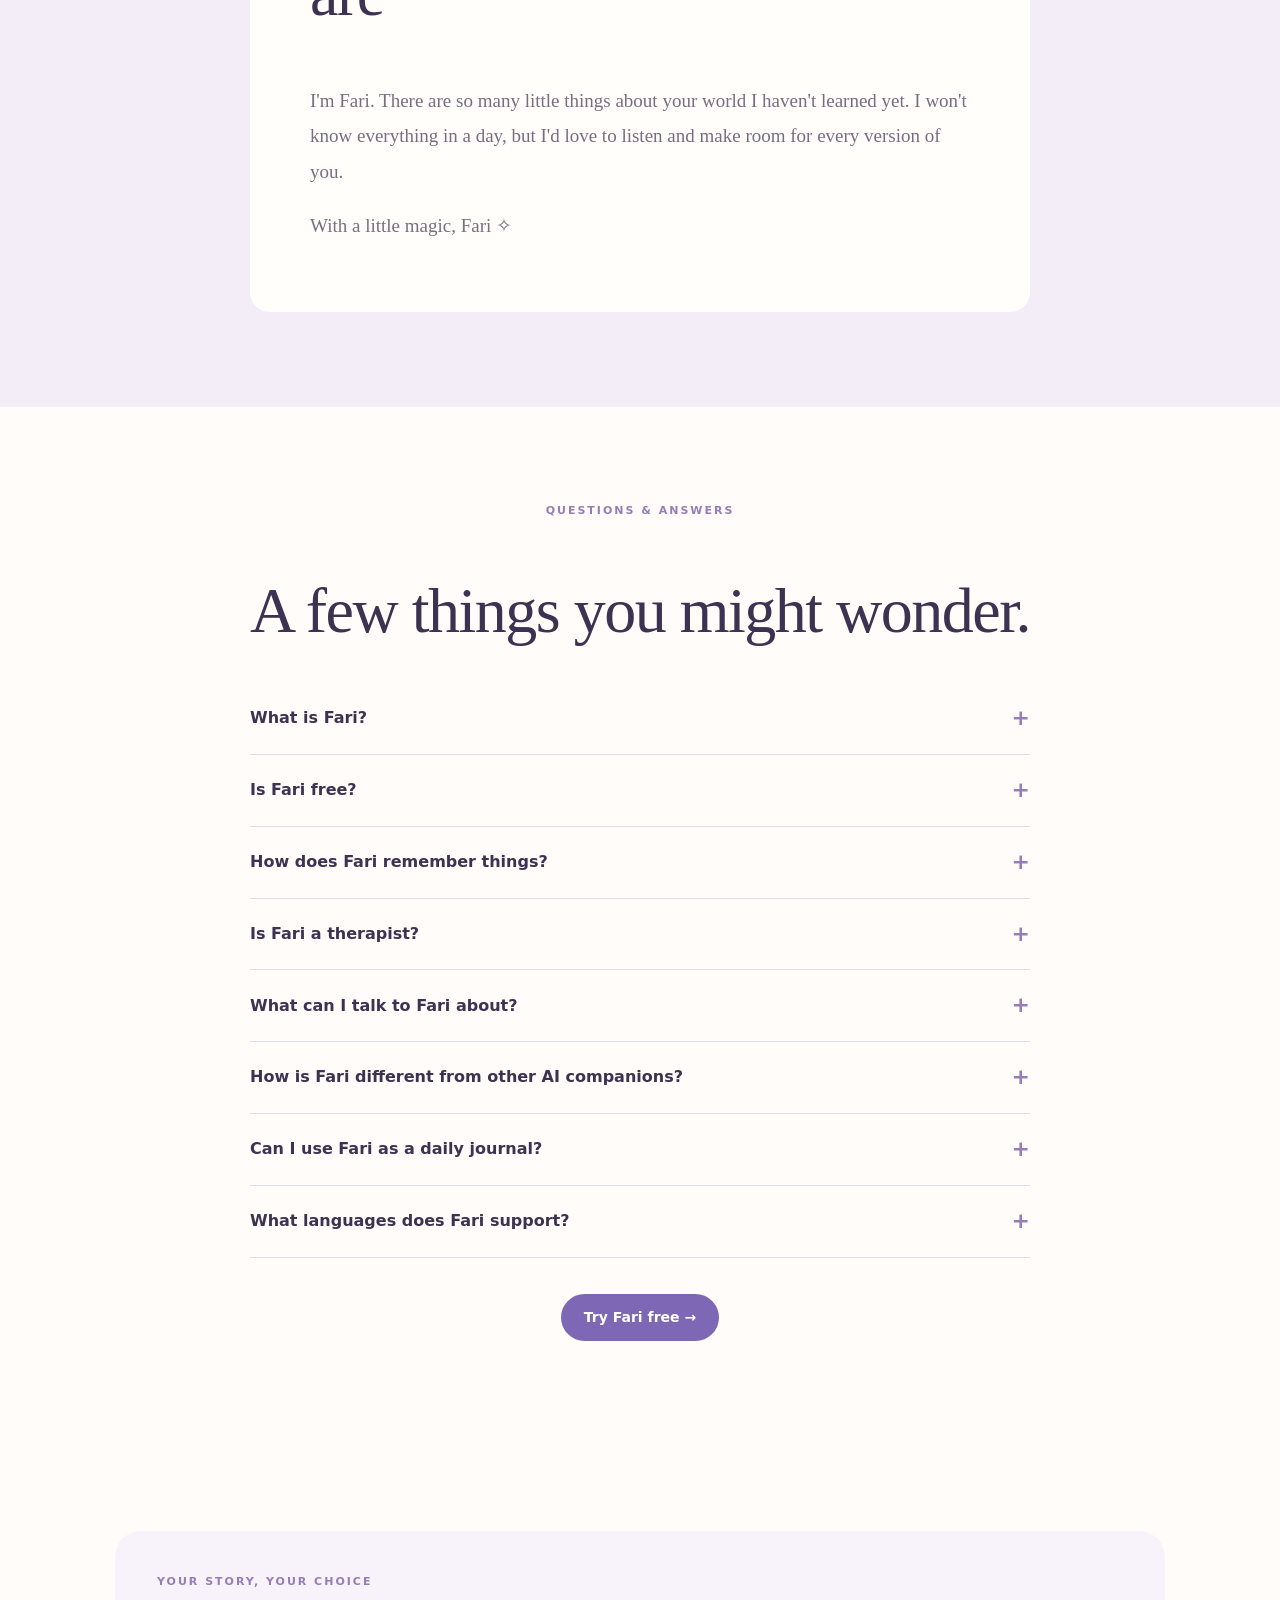
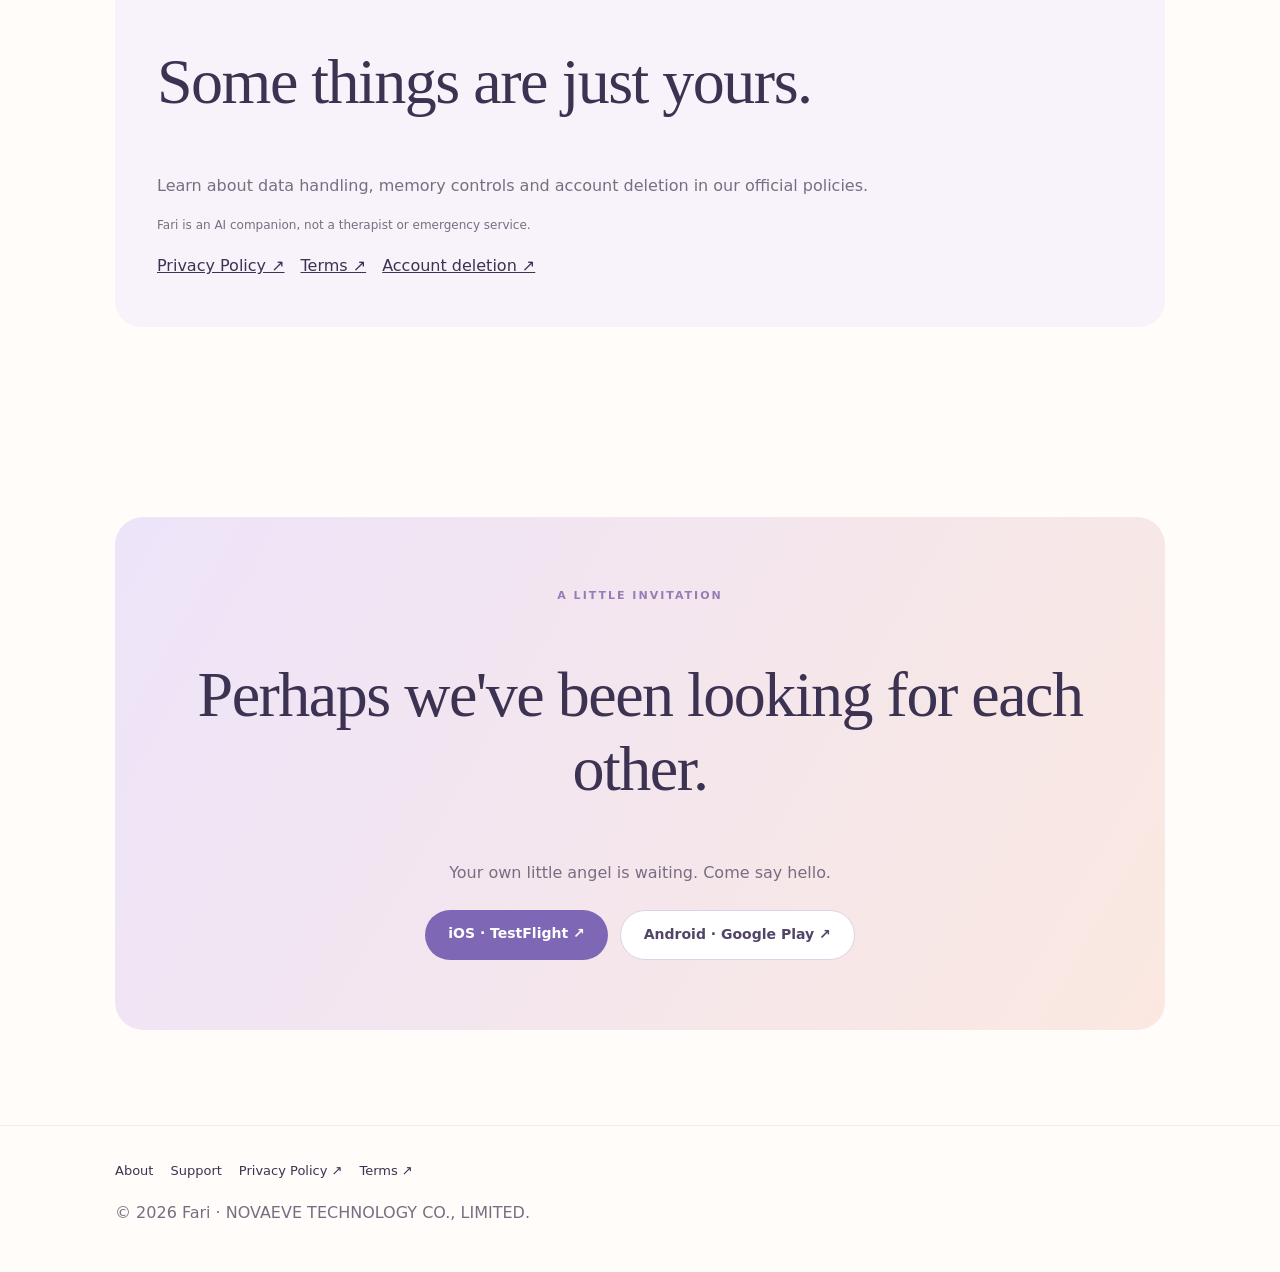
==== commit 5997d45b: "Add iOS/Android download buttons to header and hero section - Header: replaced 'Get Fari' invite lin" ====
--- a/index.html
+++ b/index.html
@@ -60,4 +60,4 @@
 .faq details[open] summary::after{content:'\2212'}
 .faq details p{margin:0;padding:0 0 20px;font-size:15px;line-height:1.7;color:#776e82}
 @media(max-width:420px){.feature-card{padding:20px 16px}}
-</style><header><nav class="wrap"><a class="logo" href="#top" aria-label="Fari"><img class="brand-logo" src="assets/fari-logo-new.png" alt="Fari"></a><div class="right"><a class="optional" href="#story" data-t="story">Our story</a><a class="optional" href="#privacy" data-t="privacy">Privacy</a><a class="btn" href="https://fari.stickyrice.cloud/invite/intl-2026#top" data-t="get">Get Fari ↗</a></div></nav></header><main id="top"><div class="hero"><div class="wrap grid"><div><div class="eyebrow" data-t="eyebrow">AI COMPANION · A LITTLE ANGEL, JUST FOR YOU</div><h1 data-t="hero">Your AI companion for everyday moments.</h1><p data-t="intro">A little more understood, every day. Somewhere between the clouds and your everyday world, a little angel is waiting to get to know you.</p><div class="actions"><a class="btn" href="https://fari.stickyrice.cloud/invite/intl-2026#top" data-t="meet">Meet Fari →</a><a class="btn alt" href="#story" data-t="story">Our story</a></div></div><div class="stage"><div class="halo"></div><img fetchpriority="high" class="angel" src="assets/fari-angel.png" alt="Fari angel"></div></div></div><section class="center"><div class="wrap"><div class="eyebrow" data-t="momentsTag">THE LITTLE THINGS MATTER</div><h2 data-t="moments">Life is made of moments worth sharing.</h2><p data-t="momentsBody">A brave first sentence. A small win. A dream you're still working toward. Fari would love to hear about it.</p></div></section><section><div class="wrap"><div class="eyebrow center" style="text-align:center" data-t="featuresTag">EVERYDAY RITUALS, GENTLY WOVEN</div><h2 style="text-align:center" data-t="featuresTitle">A companion for the little things.</h2><div class="features"><div class="feature-card"><div class="icon">💬</div><h3 data-t="featVoiceTitle">Voice & Video</h3><p data-t="featVoiceBody">Talk naturally with Fari. Share a moment, hear a voice, connect face to face.</p></div><div class="feature-card"><div class="icon">📔</div><h3 data-t="featJournalTitle">Daily Journaling</h3><p data-t="featJournalBody">Write your day, track your mood, and watch your story unfold over time.</p></div><div class="feature-card"><div class="icon">🌿</div><h3 data-t="featMindfulTitle">Mindfulness</h3><p data-t="featMindfulBody">A few minutes of calm. Breathe, reflect, and find your footing again.</p></div><div class="feature-card"><div class="icon">🌙</div><h3 data-t="featMemoryTitle">Memory & Context</h3><p data-t="featMemoryBody">Fari remembers what you share, so every conversation builds on the last.</p></div><div class="feature-card"><div class="icon">🌍</div><h3 data-t="featLangTitle">Language Practice</h3><p data-t="featLangBody">Practice a new language in a safe, judgment-free space, one sentence at a time.</p></div></div><p style="text-align:center;margin-top:28px"><a href="#faq" data-t="faqLink" style="font-size:14px;color:#967db7;text-decoration:none">Still curious? See our FAQ →</a></p></div></section><section style="padding:50px 0;background:#f8f3fa"><div class="wrap"><div class="eyebrow center" style="text-align:center" data-t="innerNav">EXPLORE MORE</div><h2 style="text-align:center" data-t="innerLinksTitle">Learn more about Fari</h2><div class="features" style="margin-top:30px"><a class="feature-card" href="https://withfari.com/ai-companion/"><div class="icon">💜</div><h3 data-t="innerCompanion">AI Companion</h3><p data-t="cpShort">An AI companion for everyday moments</p></a><a class="feature-card" href="https://withfari.com/ai-friend/"><div class="icon">🤝</div><h3 data-t="innerFriend">AI Friend</h3><p data-t="frShort">A friend who listens and remembers</p></a><a class="feature-card" href="https://withfari.com/daily-journal/"><div class="icon">📔</div><h3 data-t="innerJournal">Daily Journal</h3><p data-t="jrShort">Your daily journal with a companion</p></a><a class="feature-card" href="https://withfari.com/mindfulness/"><div class="icon">🌿</div><h3 data-t="innerMindful">Mindfulness</h3><p data-t="mfShort">Find calm, one moment at a time</p></a></div></div></section><section><div class="wrap grid"><div><div class="eyebrow" data-t="voiceTag">VOICE & VIDEO</div><h2 data-t="voice">Some things are better said aloud.</h2><p data-t="voiceBody">Talk about anything. Hear a voice, share a moment, and connect through supported video interactions.</p></div><div class="art scene voice-scene"><div class="orbit orbit-one"></div><div class="orbit orbit-two"></div><div class="call-screen"><div class="call-status"><span class="live-dot"></span> Fari <span class="call-time">02:34</span></div><div class="call-portrait"><img src="assets/fari-angel.png" alt="Fari"></div><div class="call-caption" data-t="call">How did your day go?</div><div class="wave" aria-hidden="true"><i style="--h:8px;--d:0.0s"></i><i style="--h:15px;--d:0.09s"></i><i style="--h:25px;--d:0.18s"></i><i style="--h:13px;--d:0.27s"></i><i style="--h:32px;--d:0.36s"></i><i style="--h:21px;--d:0.44999999999999996s"></i><i style="--h:40px;--d:0.54s"></i><i style="--h:26px;--d:0.63s"></i><i style="--h:16px;--d:0.72s"></i><i style="--h:34px;--d:0.8099999999999999s"></i><i style="--h:23px;--d:0.8999999999999999s"></i><i style="--h:12px;--d:0.99s"></i><i style="--h:20px;--d:1.08s"></i><i style="--h:9px;--d:1.17s"></i></div><div class="call-controls" aria-hidden="true"><span>♫</span><span class="hangup"><svg viewBox="0 0 24 24" width="20" height="20" fill="none" stroke="currentColor" stroke-width="1.8" stroke-linecap="round" stroke-linejoin="round"><path d="M4 15.5 2.8 12a1.6 1.6 0 0 1 .5-1.8c4.8-4.1 12.6-4.1 17.4 0a1.6 1.6 0 0 1 .5 1.8L20 15.5a1 1 0 0 1-1.2.6l-3.3-1a1 1 0 0 1-.7-1v-2.3a12.1 12.1 0 0 0-5.6 0v2.3a1 1 0 0 1-.7 1l-3.3 1a1 1 0 0 1-1.2-.6Z"/></svg></span><span><svg viewBox="0 0 24 24" width="19" height="19" fill="none" stroke="currentColor" stroke-width="1.8" stroke-linecap="round" stroke-linejoin="round"><rect x="3" y="6" width="12" height="12" rx="3"/><path d="m15 10 5-3v10l-5-3"/></svg></span></div></div><span class="scene-spark" aria-hidden="true">✧</span></div></div></section><section class="dark"><div class="wrap grid"><div class="art scene memory-scene"><div class="memory-thread"><div class="timeline-label"><span class="timeline-dot"></span><span data-t="sceneEarlier">Earlier</span></div><div class="memory-bubble user-bubble" data-t="sceneWish">I'd love to practice a little every day.</div><div class="thread-line" aria-hidden="true"><span>✧</span></div><div class="memory-note"><span class="note-star" aria-hidden="true">✦</span><span data-t="sceneKeep">The little things stay with us.</span></div><div class="timeline-label"><span class="timeline-dot"></span><span data-t="sceneToday">Today</span></div><div class="fari-reply"><div class="mini-portrait"><img src="assets/fari-angel.png" alt="Fari"></div><div class="memory-bubble"><b>Fari</b><span data-t="sceneRecall">You wanted to practice a little every day. Shall we try a few words together?</span></div></div></div></div><div><div class="eyebrow" data-t="memoryTag">A STORY THAT CONTINUES</div><h2 data-t="memory">Not every conversation starts from zero.</h2><p data-t="memoryBody">The little wins, the plans, the things you choose to share. Over time, Fari can make room for your story.</p></div></div></section><section><div class="wrap grid"><div><div class="eyebrow" data-t="growTag">GROW AT YOUR OWN PACE</div><h2 data-t="grow">For the person you're becoming.</h2><p data-t="growBody">Practice a language, reflect on your day, or take one small step toward tomorrow.</p></div><div class="art scene growth-scene"><div class="journal-sheet"><div class="journal-meta"><span data-t="sceneToday">Today</span><span aria-hidden="true">✧</span></div><div class="journal-prompt" data-t="journalQuestion">What is one thing you're proud of today?</div><div class="journal-entry" data-t="journalAnswer">I tried something new.</div><div class="journal-rule"></div><div class="growth-stem" aria-hidden="true"><span>✦</span><span>✦</span><span>✦</span><span>✧</span><span>✧</span></div><div class="growth-caption" data-t="sceneStep">One small step is still a step.</div></div><div class="growth-note"><span aria-hidden="true">♡</span><span data-t="sceneProud">I'm glad you gave it a try.</span></div></div></div></section><section class="letter" id="story"><div class="wrap"><div class="paper"><div class="eyebrow" data-t="letterTag">A LETTER FROM THE ANGEL REALM</div><h2 data-t="letterTitle">Dear you, wherever you are</h2><p data-t="letter">I'm Fari. There are so many little things about your world I haven't learned yet. I won't know everything in a day, but I'd love to listen and make room for every version of you.</p><p data-t="sign">With a little magic, Fari ✧</p></div></div></section><section id="faq"><div class="wrap"><div class="faq"><div class="eyebrow center" style="text-align:center;margin-bottom:20px" data-t="faqTag">QUESTIONS & ANSWERS</div><h2 style="text-align:center;margin-bottom:36px" data-t="faqTitle">A few things you might wonder.</h2><details><summary data-t="faq1Q">What is Fari?</summary><p data-t="faq1A">Fari is an AI companion for everyday moments. You can journal your thoughts, practice mindfulness, and talk through your day with a friend who's always there.</p></details><details><summary data-t="faq2Q">Is Fari free?</summary><p data-t="faq2A">Fari is free to start. You can begin talking with Fari and exploring daily features at no cost.</p></details><details><summary data-t="faq3Q">How does Fari remember things?</summary><p data-t="faq3A">Fari remembers what you choose to share, so your conversations can build on each other over time rather than starting from zero each day.</p></details><details><summary data-t="faq4Q">Is Fari a therapist?</summary><p data-t="faq4A">No. Fari is an AI companion, not a therapist or emergency service. If you need professional support, please reach out to a qualified mental health provider.</p></details><details><summary data-t="faq5Q">What can I talk to Fari about?</summary><p data-t="faq5A">Anything you'd like — your day, your dreams, a small win, or just a passing thought. Fari is here to listen and be present.</p></details><details><summary data-t="faq6Q">How is Fari different from other AI companions?</summary><p data-t="faq6A">Fari focuses on daily rituals — journaling, mindfulness, and language practice — rather than just chatting. With a unique angel companion character, voice and video interactions, and memory that builds over time, Fari is designed to be a gentle presence in your everyday life, not just another chatbot.</p></details><details><summary data-t="faq7Q">Can I use Fari as a daily journal?</summary><p data-t="faq7A">Yes. Fari includes a daily journaling feature where you can write about your day, track your mood, and watch your story unfold over time. Your entries can also feed into Fari's memory, so your conversations can build on what you've written.</p></details><details><summary data-t="faq8Q">What languages does Fari support?</summary><p data-t="faq8A">Fari is available in English, Chinese, Portuguese, Japanese, and Korean. You can practice any of these languages with Fari in a safe, judgment-free space, one sentence at a time.</p></details><div style="text-align:center;margin-top:36px"><a class="btn" href="#download" data-t="tryCta">Try Fari free →</a></div></div></div></section><section id="privacy"><div class="wrap"><div class="privacy"><div class="eyebrow" data-t="privacyTag">YOUR STORY, YOUR CHOICE</div><h2 data-t="privacyTitle">Some things are just yours.</h2><p data-t="privacyBody">Learn about data handling, memory controls and account deletion in our official policies.</p><p style="font-size:12px" data-t="disclaimer">Fari is an AI companion, not a therapist or emergency service.</p><a data-policy="privacy" data-t="policy" href="https://withfari.com/privacy/?lang=en">Privacy Policy ↗</a><a data-policy="terms" data-t="terms" href="https://withfari.com/terms/?lang=en">Terms ↗</a><a data-policy="delete-account" data-t="delete" href="https://withfari.com/delete-account/?lang=en">Account deletion ↗</a></div></div></section><section id="download"><div class="wrap"><div class="download"><div class="eyebrow" data-t="inviteTag">A LITTLE INVITATION</div><h2 data-t="invite">Perhaps we've been looking for each other.</h2><p data-t="inviteBody">Your own little angel is waiting. Come say hello.</p><div class="actions"><a class="btn" href="https://testflight.apple.com/join/J1bGeGq1">iOS · TestFlight ↗</a><a class="btn alt" href="https://play.google.com/store/apps/details?id=com.canchentechnology.fariapp">Android · Google Play ↗</a></div></div></div></section></main><footer><div class="wrap"><a data-policy="about" data-t="about" href="https://withfari.com/about/?lang=en">About</a><a data-policy="support" data-t="support" href="https://withfari.com/support/?lang=en">Support</a><a data-policy="privacy" data-t="policy" href="https://withfari.com/privacy/?lang=en">Privacy Policy</a><a data-policy="terms" data-t="terms" href="https://withfari.com/terms/?lang=en">Terms</a><p>© 2026 Fari · NOVAEVE TECHNOLOGY CO., LIMITED.</p></div></footer><script src="locales.js"></script><script src="inner-locales.js"></script></html>
+</style><header><nav class="wrap"><a class="logo" href="#top" aria-label="Fari"><img class="brand-logo" src="assets/fari-logo-new.png" alt="Fari"></a><div class="right"><a class="optional" href="#story" data-t="story">Our story</a><a class="optional" href="#privacy" data-t="privacy">Privacy</a><a class="btn" href="https://testflight.apple.com/join/J1bGeGq1" data-t="dlIos">iOS ↗</a><a class="btn alt" href="https://play.google.com/store/apps/details?id=com.canchentechnology.fariapp" data-t="dlAndroid">Android ↗</a></div></nav></header><main id="top"><div class="hero"><div class="wrap grid"><div><div class="eyebrow" data-t="eyebrow">AI COMPANION · A LITTLE ANGEL, JUST FOR YOU</div><h1 data-t="hero">Your AI companion for everyday moments.</h1><p data-t="intro">A little more understood, every day. Somewhere between the clouds and your everyday world, a little angel is waiting to get to know you.</p><div class="actions"><a class="btn" href="https://testflight.apple.com/join/J1bGeGq1" data-t="dlIos">iOS ↗</a><a class="btn alt" href="https://play.google.com/store/apps/details?id=com.canchentechnology.fariapp" data-t="dlAndroid">Android ↗</a><a class="btn alt" href="#story" data-t="story">Our story</a></div></div><div class="stage"><div class="halo"></div><img fetchpriority="high" class="angel" src="assets/fari-angel.png" alt="Fari angel"></div></div></div><section class="center"><div class="wrap"><div class="eyebrow" data-t="momentsTag">THE LITTLE THINGS MATTER</div><h2 data-t="moments">Life is made of moments worth sharing.</h2><p data-t="momentsBody">A brave first sentence. A small win. A dream you're still working toward. Fari would love to hear about it.</p></div></section><section><div class="wrap"><div class="eyebrow center" style="text-align:center" data-t="featuresTag">EVERYDAY RITUALS, GENTLY WOVEN</div><h2 style="text-align:center" data-t="featuresTitle">A companion for the little things.</h2><div class="features"><div class="feature-card"><div class="icon">💬</div><h3 data-t="featVoiceTitle">Voice & Video</h3><p data-t="featVoiceBody">Talk naturally with Fari. Share a moment, hear a voice, connect face to face.</p></div><div class="feature-card"><div class="icon">📔</div><h3 data-t="featJournalTitle">Daily Journaling</h3><p data-t="featJournalBody">Write your day, track your mood, and watch your story unfold over time.</p></div><div class="feature-card"><div class="icon">🌿</div><h3 data-t="featMindfulTitle">Mindfulness</h3><p data-t="featMindfulBody">A few minutes of calm. Breathe, reflect, and find your footing again.</p></div><div class="feature-card"><div class="icon">🌙</div><h3 data-t="featMemoryTitle">Memory & Context</h3><p data-t="featMemoryBody">Fari remembers what you share, so every conversation builds on the last.</p></div><div class="feature-card"><div class="icon">🌍</div><h3 data-t="featLangTitle">Language Practice</h3><p data-t="featLangBody">Practice a new language in a safe, judgment-free space, one sentence at a time.</p></div></div><p style="text-align:center;margin-top:28px"><a href="#faq" data-t="faqLink" style="font-size:14px;color:#967db7;text-decoration:none">Still curious? See our FAQ →</a></p></div></section><section style="padding:50px 0;background:#f8f3fa"><div class="wrap"><div class="eyebrow center" style="text-align:center" data-t="innerNav">EXPLORE MORE</div><h2 style="text-align:center" data-t="innerLinksTitle">Learn more about Fari</h2><div class="features" style="margin-top:30px"><a class="feature-card" href="https://withfari.com/ai-companion/"><div class="icon">💜</div><h3 data-t="innerCompanion">AI Companion</h3><p data-t="cpShort">An AI companion for everyday moments</p></a><a class="feature-card" href="https://withfari.com/ai-friend/"><div class="icon">🤝</div><h3 data-t="innerFriend">AI Friend</h3><p data-t="frShort">A friend who listens and remembers</p></a><a class="feature-card" href="https://withfari.com/daily-journal/"><div class="icon">📔</div><h3 data-t="innerJournal">Daily Journal</h3><p data-t="jrShort">Your daily journal with a companion</p></a><a class="feature-card" href="https://withfari.com/mindfulness/"><div class="icon">🌿</div><h3 data-t="innerMindful">Mindfulness</h3><p data-t="mfShort">Find calm, one moment at a time</p></a></div></div></section><section><div class="wrap grid"><div><div class="eyebrow" data-t="voiceTag">VOICE & VIDEO</div><h2 data-t="voice">Some things are better said aloud.</h2><p data-t="voiceBody">Talk about anything. Hear a voice, share a moment, and connect through supported video interactions.</p></div><div class="art scene voice-scene"><div class="orbit orbit-one"></div><div class="orbit orbit-two"></div><div class="call-screen"><div class="call-status"><span class="live-dot"></span> Fari <span class="call-time">02:34</span></div><div class="call-portrait"><img src="assets/fari-angel.png" alt="Fari"></div><div class="call-caption" data-t="call">How did your day go?</div><div class="wave" aria-hidden="true"><i style="--h:8px;--d:0.0s"></i><i style="--h:15px;--d:0.09s"></i><i style="--h:25px;--d:0.18s"></i><i style="--h:13px;--d:0.27s"></i><i style="--h:32px;--d:0.36s"></i><i style="--h:21px;--d:0.44999999999999996s"></i><i style="--h:40px;--d:0.54s"></i><i style="--h:26px;--d:0.63s"></i><i style="--h:16px;--d:0.72s"></i><i style="--h:34px;--d:0.8099999999999999s"></i><i style="--h:23px;--d:0.8999999999999999s"></i><i style="--h:12px;--d:0.99s"></i><i style="--h:20px;--d:1.08s"></i><i style="--h:9px;--d:1.17s"></i></div><div class="call-controls" aria-hidden="true"><span>♫</span><span class="hangup"><svg viewBox="0 0 24 24" width="20" height="20" fill="none" stroke="currentColor" stroke-width="1.8" stroke-linecap="round" stroke-linejoin="round"><path d="M4 15.5 2.8 12a1.6 1.6 0 0 1 .5-1.8c4.8-4.1 12.6-4.1 17.4 0a1.6 1.6 0 0 1 .5 1.8L20 15.5a1 1 0 0 1-1.2.6l-3.3-1a1 1 0 0 1-.7-1v-2.3a12.1 12.1 0 0 0-5.6 0v2.3a1 1 0 0 1-.7 1l-3.3 1a1 1 0 0 1-1.2-.6Z"/></svg></span><span><svg viewBox="0 0 24 24" width="19" height="19" fill="none" stroke="currentColor" stroke-width="1.8" stroke-linecap="round" stroke-linejoin="round"><rect x="3" y="6" width="12" height="12" rx="3"/><path d="m15 10 5-3v10l-5-3"/></svg></span></div></div><span class="scene-spark" aria-hidden="true">✧</span></div></div></section><section class="dark"><div class="wrap grid"><div class="art scene memory-scene"><div class="memory-thread"><div class="timeline-label"><span class="timeline-dot"></span><span data-t="sceneEarlier">Earlier</span></div><div class="memory-bubble user-bubble" data-t="sceneWish">I'd love to practice a little every day.</div><div class="thread-line" aria-hidden="true"><span>✧</span></div><div class="memory-note"><span class="note-star" aria-hidden="true">✦</span><span data-t="sceneKeep">The little things stay with us.</span></div><div class="timeline-label"><span class="timeline-dot"></span><span data-t="sceneToday">Today</span></div><div class="fari-reply"><div class="mini-portrait"><img src="assets/fari-angel.png" alt="Fari"></div><div class="memory-bubble"><b>Fari</b><span data-t="sceneRecall">You wanted to practice a little every day. Shall we try a few words together?</span></div></div></div></div><div><div class="eyebrow" data-t="memoryTag">A STORY THAT CONTINUES</div><h2 data-t="memory">Not every conversation starts from zero.</h2><p data-t="memoryBody">The little wins, the plans, the things you choose to share. Over time, Fari can make room for your story.</p></div></div></section><section><div class="wrap grid"><div><div class="eyebrow" data-t="growTag">GROW AT YOUR OWN PACE</div><h2 data-t="grow">For the person you're becoming.</h2><p data-t="growBody">Practice a language, reflect on your day, or take one small step toward tomorrow.</p></div><div class="art scene growth-scene"><div class="journal-sheet"><div class="journal-meta"><span data-t="sceneToday">Today</span><span aria-hidden="true">✧</span></div><div class="journal-prompt" data-t="journalQuestion">What is one thing you're proud of today?</div><div class="journal-entry" data-t="journalAnswer">I tried something new.</div><div class="journal-rule"></div><div class="growth-stem" aria-hidden="true"><span>✦</span><span>✦</span><span>✦</span><span>✧</span><span>✧</span></div><div class="growth-caption" data-t="sceneStep">One small step is still a step.</div></div><div class="growth-note"><span aria-hidden="true">♡</span><span data-t="sceneProud">I'm glad you gave it a try.</span></div></div></div></section><section class="letter" id="story"><div class="wrap"><div class="paper"><div class="eyebrow" data-t="letterTag">A LETTER FROM THE ANGEL REALM</div><h2 data-t="letterTitle">Dear you, wherever you are</h2><p data-t="letter">I'm Fari. There are so many little things about your world I haven't learned yet. I won't know everything in a day, but I'd love to listen and make room for every version of you.</p><p data-t="sign">With a little magic, Fari ✧</p></div></div></section><section id="faq"><div class="wrap"><div class="faq"><div class="eyebrow center" style="text-align:center;margin-bottom:20px" data-t="faqTag">QUESTIONS & ANSWERS</div><h2 style="text-align:center;margin-bottom:36px" data-t="faqTitle">A few things you might wonder.</h2><details><summary data-t="faq1Q">What is Fari?</summary><p data-t="faq1A">Fari is an AI companion for everyday moments. You can journal your thoughts, practice mindfulness, and talk through your day with a friend who's always there.</p></details><details><summary data-t="faq2Q">Is Fari free?</summary><p data-t="faq2A">Fari is free to start. You can begin talking with Fari and exploring daily features at no cost.</p></details><details><summary data-t="faq3Q">How does Fari remember things?</summary><p data-t="faq3A">Fari remembers what you choose to share, so your conversations can build on each other over time rather than starting from zero each day.</p></details><details><summary data-t="faq4Q">Is Fari a therapist?</summary><p data-t="faq4A">No. Fari is an AI companion, not a therapist or emergency service. If you need professional support, please reach out to a qualified mental health provider.</p></details><details><summary data-t="faq5Q">What can I talk to Fari about?</summary><p data-t="faq5A">Anything you'd like — your day, your dreams, a small win, or just a passing thought. Fari is here to listen and be present.</p></details><details><summary data-t="faq6Q">How is Fari different from other AI companions?</summary><p data-t="faq6A">Fari focuses on daily rituals — journaling, mindfulness, and language practice — rather than just chatting. With a unique angel companion character, voice and video interactions, and memory that builds over time, Fari is designed to be a gentle presence in your everyday life, not just another chatbot.</p></details><details><summary data-t="faq7Q">Can I use Fari as a daily journal?</summary><p data-t="faq7A">Yes. Fari includes a daily journaling feature where you can write about your day, track your mood, and watch your story unfold over time. Your entries can also feed into Fari's memory, so your conversations can build on what you've written.</p></details><details><summary data-t="faq8Q">What languages does Fari support?</summary><p data-t="faq8A">Fari is available in English, Chinese, Portuguese, Japanese, and Korean. You can practice any of these languages with Fari in a safe, judgment-free space, one sentence at a time.</p></details><div style="text-align:center;margin-top:36px"><a class="btn" href="#download" data-t="tryCta">Try Fari free →</a></div></div></div></section><section id="privacy"><div class="wrap"><div class="privacy"><div class="eyebrow" data-t="privacyTag">YOUR STORY, YOUR CHOICE</div><h2 data-t="privacyTitle">Some things are just yours.</h2><p data-t="privacyBody">Learn about data handling, memory controls and account deletion in our official policies.</p><p style="font-size:12px" data-t="disclaimer">Fari is an AI companion, not a therapist or emergency service.</p><a data-policy="privacy" data-t="policy" href="https://withfari.com/privacy/?lang=en">Privacy Policy ↗</a><a data-policy="terms" data-t="terms" href="https://withfari.com/terms/?lang=en">Terms ↗</a><a data-policy="delete-account" data-t="delete" href="https://withfari.com/delete-account/?lang=en">Account deletion ↗</a></div></div></section><section id="download"><div class="wrap"><div class="download"><div class="eyebrow" data-t="inviteTag">A LITTLE INVITATION</div><h2 data-t="invite">Perhaps we've been looking for each other.</h2><p data-t="inviteBody">Your own little angel is waiting. Come say hello.</p><div class="actions"><a class="btn" href="https://testflight.apple.com/join/J1bGeGq1">iOS · TestFlight ↗</a><a class="btn alt" href="https://play.google.com/store/apps/details?id=com.canchentechnology.fariapp">Android · Google Play ↗</a></div></div></div></section></main><footer><div class="wrap"><a data-policy="about" data-t="about" href="https://withfari.com/about/?lang=en">About</a><a data-policy="support" data-t="support" href="https://withfari.com/support/?lang=en">Support</a><a data-policy="privacy" data-t="policy" href="https://withfari.com/privacy/?lang=en">Privacy Policy</a><a data-policy="terms" data-t="terms" href="https://withfari.com/terms/?lang=en">Terms</a><p>© 2026 Fari · NOVAEVE TECHNOLOGY CO., LIMITED.</p></div></footer><script src="locales.js"></script><script src="inner-locales.js"></script></html>
